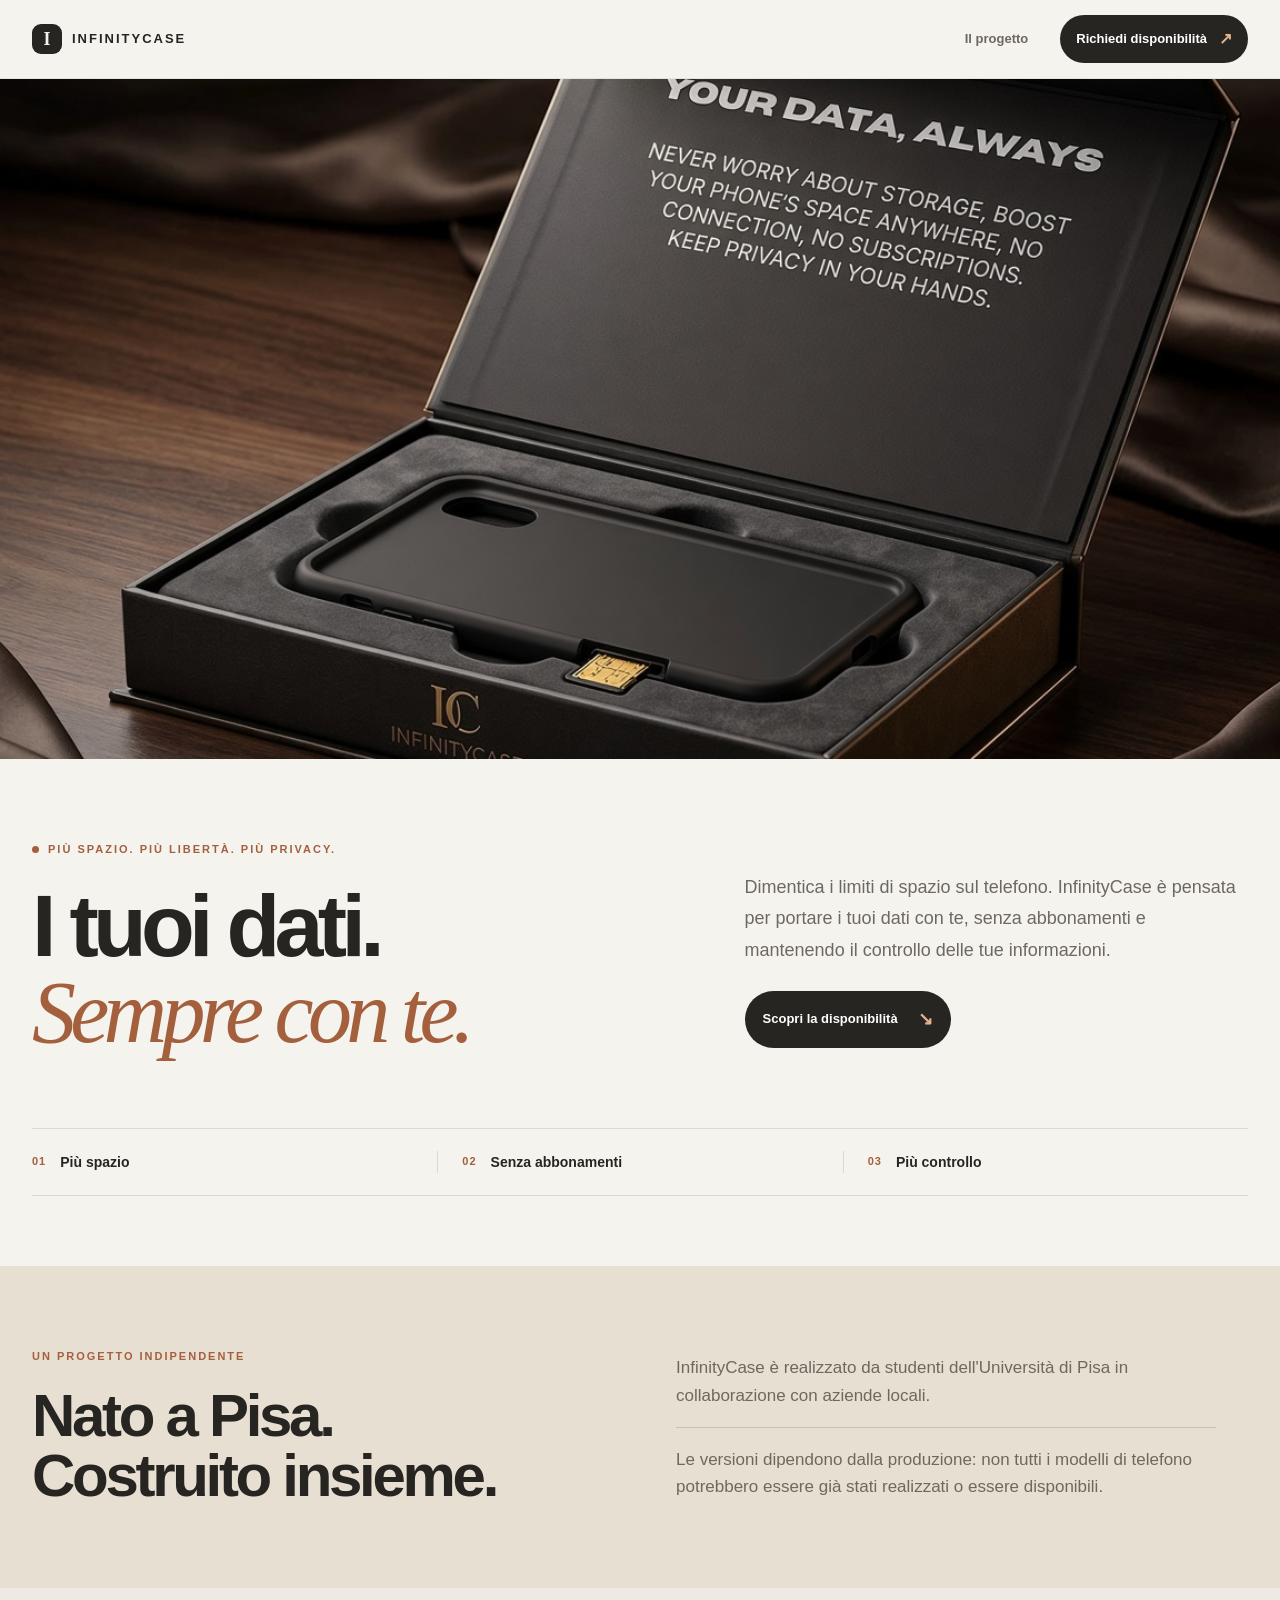
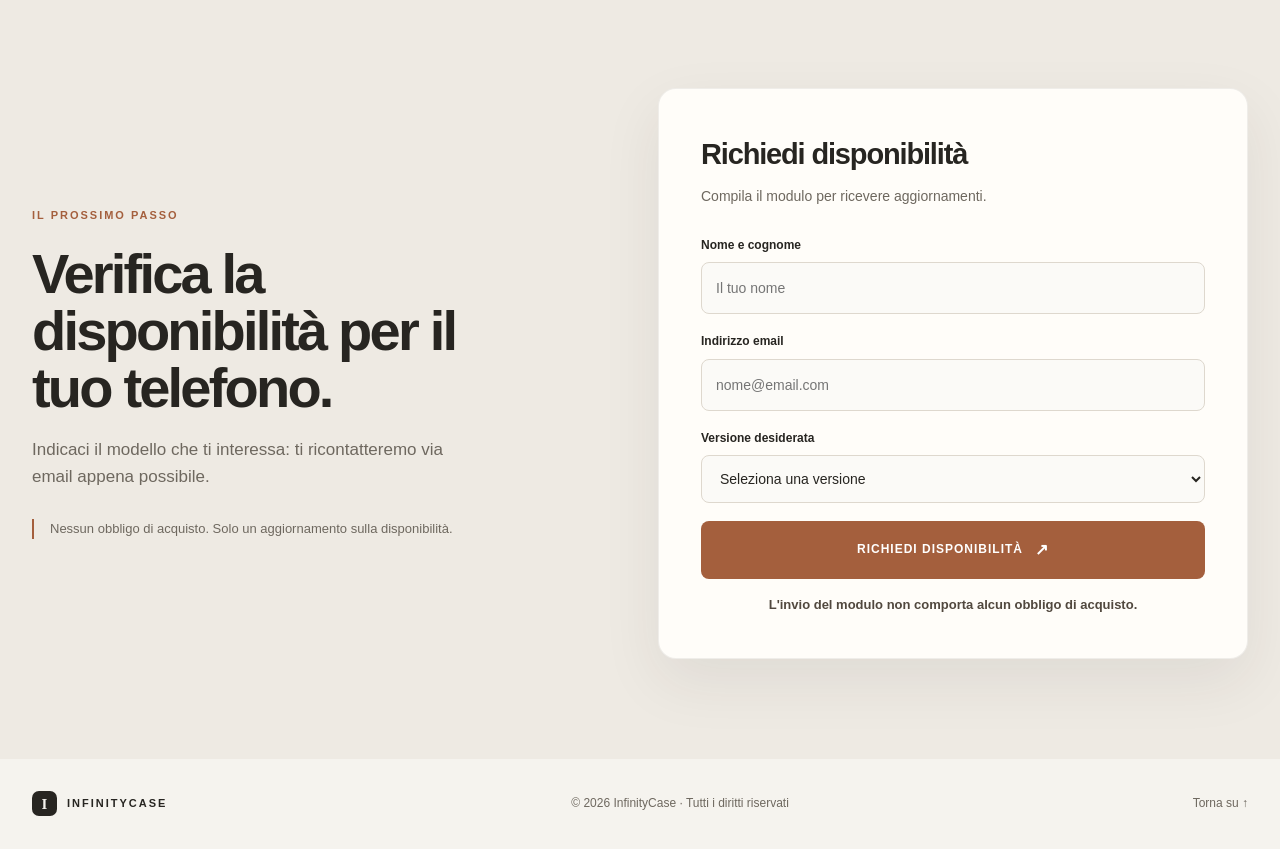
==== index.html @ a7e9bd8b "1 prova" ====
<!DOCTYPE html>
<html lang="it">
<head>
  <meta charset="UTF-8">
  <meta name="viewport" content="width=device-width, initial-scale=1">
  <meta name="description" content="InfinityCase: i tuoi dati, sempre con te. Richiedi la disponibilità della versione che desideri.">
  <title>InfinityCase — Your data, always</title>
  <link rel="stylesheet" href="styles.css">
  <script src="animations.js" defer></script>
</head>
<body>
  <header class="site-header">
    <div class="header-inner">
      <a class="brand" href="#top" aria-label="InfinityCase, pagina iniziale">
        <span class="brand-mark" aria-hidden="true">I</span>
        <span>INFINITYCASE</span>
      </a>
      <nav class="main-nav" aria-label="Navigazione principale">
        <a href="#progetto">Il progetto</a>
        <a class="nav-cta" href="#disponibilita">
          Richiedi disponibilità <span aria-hidden="true">↗</span>
        </a>
      </nav>
    </div>
  </header>

  <main id="top">
    <img class="hero-image" src="infinitycase-product.jpeg"
         alt="Confezione InfinityCase aperta con custodia bianca per smartphone">

    <section class="hero">
      <div class="hero-grid">
        <div class="hero-heading">
          <p class="eyebrow"><span class="eyebrow-dot"></span>Più spazio. Più libertà. Più privacy.</p>
          <h1>I tuoi dati.<br><span>Sempre con te.</span></h1>
        </div>
        <div class="hero-details">
          <p class="intro">
            Dimentica i limiti di spazio sul telefono. InfinityCase è pensata
            per portare i tuoi dati con te, senza abbonamenti e mantenendo
            il controllo delle tue informazioni.
          </p>
          <a class="primary-link" href="#disponibilita">
            Scopri la disponibilità <span aria-hidden="true">↘</span>
          </a>
        </div>
        <ul class="feature-list" aria-label="Caratteristiche di InfinityCase">
          <li><span>01</span>Più spazio</li>
          <li><span>02</span>Senza abbonamenti</li>
          <li><span>03</span>Più controllo</li>
        </ul>
      </div>
    </section>

    <section class="project-note" id="progetto" aria-labelledby="project-note-title">
      <div class="project-note-content">
        <div class="project-heading">
          <p class="eyebrow">Un progetto indipendente</p>
          <h2 id="project-note-title">Nato a Pisa.<br>Costruito insieme.</h2>
        </div>
        <div class="project-description">
          <p>
            InfinityCase è realizzato da studenti dell'Università di Pisa in collaborazione
            con aziende locali.
          </p>
          <p class="availability-note">
            Le versioni dipendono dalla produzione: non tutti i modelli di telefono
            potrebbero essere già stati realizzati o essere disponibili.
          </p>
        </div>
      </div>
    </section>

    <section class="request" id="disponibilita">
      <div class="request-inner">
        <div class="request-copy">
          <p class="eyebrow">Il prossimo passo</p>
          <h2>Verifica la disponibilità per il tuo telefono.</h2>
          <p>Indicaci il modello che ti interessa: ti ricontatteremo via email appena possibile.</p>
          <p class="request-assurance">Nessun obbligo di acquisto. Solo un aggiornamento sulla disponibilità.</p>
        </div>

        <div class="form-wrap">
          <h2>Richiedi disponibilità</h2>
          <p class="form-intro">Compila il modulo per ricevere aggiornamenti.</p>

          <form name="richiesta-disponibilita" method="POST" data-netlify="true"
                action="grazie.html">
            <input type="hidden" name="form-name" value="richiesta-disponibilita">

            <div class="field">
              <label for="nome">Nome e cognome</label>
              <input id="nome" name="nome" type="text" autocomplete="name"
                     placeholder="Il tuo nome" required>
            </div>

            <div class="field">
              <label for="email">Indirizzo email</label>
              <input id="email" name="email" type="email" autocomplete="email"
                     placeholder="nome@email.com"
                     pattern="[^@\s]+@[^@\s]+\.[^@\s]+"
                     title="Inserisci un indirizzo email valido, ad esempio nome@dominio.it"
                     required>
            </div>

            <div class="field">
              <label for="versione">Versione desiderata</label>
              <select id="versione" name="versione" required>
                <option value="" selected disabled>Seleziona una versione</option>
                <option value="iPhone - versione da definire">iPhone — versione da definire</option>
                <option value="Samsung - versione da definire">Samsung — versione da definire</option>
                <option value="Altro modello">Altro modello</option>
              </select>
            </div>

            <button type="submit">RICHIEDI DISPONIBILITÀ <span aria-hidden="true">↗</span></button>
            <p class="privacy">L'invio del modulo non comporta alcun obbligo di acquisto.</p>
          </form>
        </div>
      </div>
    </section>
  </main>

  <footer class="site-footer">
    <a class="brand footer-brand" href="#top">
      <span class="brand-mark" aria-hidden="true">I</span>
      <span>INFINITYCASE</span>
    </a>
    <p>© 2026 InfinityCase · Tutti i diritti riservati</p>
    <a href="#top" class="back-to-top">Torna su ↑</a>
  </footer>
</body>
</html>
---- styles.css ----
:root {
  color-scheme: light;
  --paper: #f5f3ee;
  --surface: #fffdf9;
  --ink: #272521;
  --muted: #6e685f;
  --line: #ded8ce;
  --sand: #e8dfd3;
  --accent: #a45f3d;
  --accent-dark: #80462e;
}
* { box-sizing: border-box; margin: 0; padding: 0; }
html { scroll-behavior: smooth; }
section[id] { scroll-margin-top: 96px; }
body {
  margin: 0; background: var(--paper); color: var(--ink);
  font-family: Inter, "Segoe UI", Arial, sans-serif; line-height: 1.6;
}
a { color: inherit; text-decoration: none; }
a:focus-visible, button:focus-visible, input:focus-visible, select:focus-visible {
  outline: 3px solid rgba(164,95,61,.38); outline-offset: 3px;
}
.site-header {
  position: sticky; top: 0; z-index: 10;
  border-bottom: 1px solid rgba(39,37,33,.08);
  background: rgba(245,243,238,.94); backdrop-filter: blur(14px);
}
.header-inner {
  max-width: 1280px; height: 78px; margin: auto; padding: 0 32px;
  display: flex; align-items: center; justify-content: space-between;
}
.brand { display: inline-flex; align-items: center; gap: 10px; font-size: 13px; font-weight: 800; letter-spacing: 2px; }
.brand-mark {
  width: 30px; height: 30px; display: grid; place-items: center;
  border-radius: 9px; background: var(--ink); color: var(--paper);
  font-family: Georgia, serif; font-size: 18px; font-weight: 700; letter-spacing: 0;
}
.main-nav { display: flex; align-items: center; gap: 32px; font-size: 13px; font-weight: 650; }
.main-nav > a:first-child { color: var(--muted); transition: color .2s; }
.main-nav > a:first-child:hover { color: var(--accent); }
.nav-cta {
  display: inline-flex; align-items: center; gap: 12px; padding: 11px 16px;
  border-radius: 999px; background: var(--ink); color: white;
  transition: background .2s, transform .2s;
}
.nav-cta span { color: #e6b28f; font-size: 16px; }
.nav-cta:hover { background: var(--accent-dark); transform: translateY(-1px); }

.hero-image {
  display: block; width: 100%; max-height: 680px;
  object-fit: cover; object-position: center;
}
.hero { max-width: 1280px; margin: auto; padding: 82px 32px 70px; }
.hero-grid { display: grid; grid-template-columns: 1.1fr .9fr; gap: 64px 8%; align-items: center; }
.eyebrow {
  display: flex; align-items: center; gap: 9px; color: var(--accent);
  font-size: 11px; font-weight: 750; letter-spacing: 2px; text-transform: uppercase;
}
.eyebrow-dot { width: 7px; height: 7px; border-radius: 50%; background: var(--accent); }
.hero h1 {
  margin-top: 24px; font-size: clamp(52px, 7vw, 88px); font-weight: 600;
  line-height: .98; letter-spacing: -.065em;
}
.hero h1 span { color: var(--accent); font-family: Georgia, "Times New Roman", serif; font-weight: 400; font-style: italic; }
.hero-details { align-self: end; padding: 0 0 8px; }
.intro { max-width: 510px; color: var(--muted); font-size: 18px; line-height: 1.75; }
.primary-link {
  display: inline-flex; align-items: center; gap: 20px; margin-top: 25px;
  padding: 14px 18px; border-radius: 999px; background: var(--ink); color: white;
  font-size: 13px; font-weight: 700; transition: background .2s, transform .2s;
}
.primary-link span { color: #e6b28f; font-size: 18px; }
.primary-link:hover { background: var(--accent-dark); transform: translateY(-2px); }
.feature-list {
  grid-column: 1 / -1; display: grid; grid-template-columns: repeat(3, 1fr);
  margin: 8px 0 0; padding: 22px 0; list-style: none;
  border-top: 1px solid var(--line); border-bottom: 1px solid var(--line);
}
.feature-list li { display: flex; align-items: center; gap: 14px; font-size: 14px; font-weight: 650; }
.feature-list li + li { padding-left: 24px; border-left: 1px solid var(--line); }
.feature-list li span { color: var(--accent); font-size: 11px; font-weight: 750; letter-spacing: 1px; }

.project-note { padding: 82px 32px; background: var(--sand); }
.project-note-content {
  max-width: 1216px; margin: auto; display: grid;
  grid-template-columns: 1fr 1fr; gap: 72px; align-items: center;
}
.project-heading h2 {
  margin-top: 20px; font-size: clamp(40px, 5vw, 60px);
  line-height: 1; letter-spacing: -.055em; font-weight: 600;
}
.project-description { max-width: 540px; color: var(--muted); font-size: 17px; }
.project-description p + p { margin-top: 18px; }
.availability-note { padding-top: 18px; border-top: 1px solid rgba(39,37,33,.16); }

.request { padding: 100px 32px; background: #eeeae3; }
.request-inner {
  max-width: 1216px; margin: auto; display: grid;
  grid-template-columns: .9fr 1.1fr; gap: 80px; align-items: center;
}
.request-copy h2 { max-width: 500px; margin: 20px 0; font-size: clamp(38px, 4.5vw, 56px); line-height: 1.02; letter-spacing: -.05em; }
.request-copy > p:not(.eyebrow):not(.request-assurance) { max-width: 430px; color: var(--muted); font-size: 17px; }
.request-assurance { max-width: 430px; margin-top: 28px; padding-left: 16px; border-left: 2px solid var(--accent); color: var(--muted); font-size: 13px; }
.form-wrap {
  width: 100%; max-width: 590px; justify-self: end; padding: 42px;
  border: 1px solid rgba(39,37,33,.07); border-radius: 18px;
  background: var(--surface); box-shadow: 0 22px 60px rgba(54,44,32,.08);
}
.form-wrap h2 { font-size: 29px; letter-spacing: -.04em; }
.form-intro { margin: 8px 0 28px; color: var(--muted); font-size: 14px; }
.field { margin-bottom: 18px; }
label { display: block; margin-bottom: 7px; font-size: 12px; font-weight: 700; }
input, select {
  width: 100%; padding: 14px; border: 1px solid var(--line); border-radius: 8px;
  background: #fbfaf7; color: var(--ink); font: inherit; font-size: 14px;
  outline: none; transition: border-color .2s, box-shadow .2s;
}
input:focus, select:focus { border-color: var(--accent); box-shadow: 0 0 0 3px rgba(164,95,61,.12); }
button {
  width: 100%; display: flex; justify-content: center; align-items: center; gap: 12px;
  padding: 16px; border: 0; border-radius: 8px; background: var(--accent);
  color: white; font: inherit; font-size: 12px; font-weight: 750; letter-spacing: 1px;
  cursor: pointer; transition: background .2s, transform .2s;
}
button span { font-size: 16px; }
button:hover { background: var(--accent-dark); transform: translateY(-2px); }
.privacy { margin-top: 16px; color: #51483e; font-size: 13px; font-weight: 700; text-align: center; }

.site-footer {
  min-height: 90px; max-width: 1280px; margin: auto; padding: 22px 32px;
  display: flex; align-items: center; justify-content: space-between; gap: 20px;
}
.site-footer p, .back-to-top { color: var(--muted); font-size: 12px; }
.footer-brand { font-size: 11px; }
.footer-brand .brand-mark { width: 25px; height: 25px; border-radius: 7px; font-size: 15px; }
.back-to-top { transition: color .2s; }
.back-to-top:hover { color: var(--accent); }

.motion-reveal {
  opacity: 0; transform: translateY(24px);
  transition: opacity .75s ease, transform .75s ease;
}
.motion-reveal.is-visible { opacity: 1; transform: translateY(0); }
.hero-heading > .motion-reveal:nth-child(1) { transition-delay: .1s; }
.hero-heading > .motion-reveal:nth-child(2) { transition-delay: .22s; }
.hero-details > .motion-reveal:nth-child(2) { transition-delay: .14s; }

@media (max-width: 900px) {
  .hero { padding: 64px 28px 56px; }
  .hero-grid { grid-template-columns: 1fr; gap: 28px; }
  .hero-details { max-width: 600px; }
  .feature-list { margin-top: 12px; }
  .project-note-content { gap: 40px; }
  .request-inner { grid-template-columns: 1fr; gap: 42px; }
  .form-wrap { justify-self: start; max-width: 680px; }
}
@media (max-width: 600px) {
  .header-inner { height: 68px; padding: 0 18px; }
  .brand { gap: 8px; font-size: 11px; letter-spacing: 1.5px; }
  .brand-mark { width: 27px; height: 27px; }
  .main-nav { gap: 12px; font-size: 12px; }
  .main-nav > a:first-child { display: none; }
  .nav-cta { gap: 7px; padding: 10px 12px; }
  .hero-image { max-height: 440px; }
  .hero { padding: 48px 20px 44px; }
  .hero-grid { gap: 26px; }
  .hero h1 { margin-top: 18px; font-size: clamp(46px, 13vw, 68px); }
  .intro { font-size: 16px; }
  .feature-list { gap: 10px; padding: 18px 0; }
  .feature-list li { display: block; font-size: 12px; line-height: 1.4; }
  .feature-list li span { display: block; margin-bottom: 5px; }
  .feature-list li + li { padding-left: 10px; }
  .project-note { padding: 58px 20px; }
  .project-note-content { grid-template-columns: 1fr; gap: 25px; }
  .project-heading h2 { margin-top: 14px; font-size: 42px; }
  .project-description { font-size: 15px; }
  .request { padding: 68px 20px; }
  .request-inner { gap: 32px; }
  .request-copy h2 { font-size: 40px; }
  .form-wrap { padding: 28px 22px; border-radius: 14px; }
  .form-wrap h2 { font-size: 25px; }
  .site-footer { padding: 24px 20px; flex-wrap: wrap; }
  .site-footer p { order: 1; width: 100%; }
}

@media (prefers-reduced-motion: reduce) {
  *, *::before, *::after {
    animation: none !important;
    scroll-behavior: auto !important;
    transition: none !important;
  }
  .motion-reveal { opacity: 1; transform: none; }
}

.thank-you {
  min-height: 100vh; display: grid; place-items: center; padding: 24px;
  background: radial-gradient(circle at top right, #e8dfd3, var(--paper) 48%);
}
.thank-you main {
  width: min(100%, 560px); padding: 60px; border: 1px solid rgba(39,37,33,.08);
  border-radius: 20px; background: var(--surface); text-align: center;
  box-shadow: 0 24px 70px rgba(54,44,32,.1);
}
.thank-you-mark {
  width: 56px; height: 56px; margin: 0 auto 24px; display: grid; place-items: center;
  border-radius: 50%; background: #e6eee4; color: #3e6b46; font-size: 26px;
}
.thank-you .eyebrow { justify-content: center; }
.thank-you h1 { margin: 16px 0; font-size: 54px; letter-spacing: -.06em; }
.thank-you main > p:not(.eyebrow) { margin-top: 16px; color: var(--muted); }
.thank-you .primary-link { margin-top: 28px; }
@media (max-width: 600px) {
  .thank-you main { padding: 42px 25px; }
}
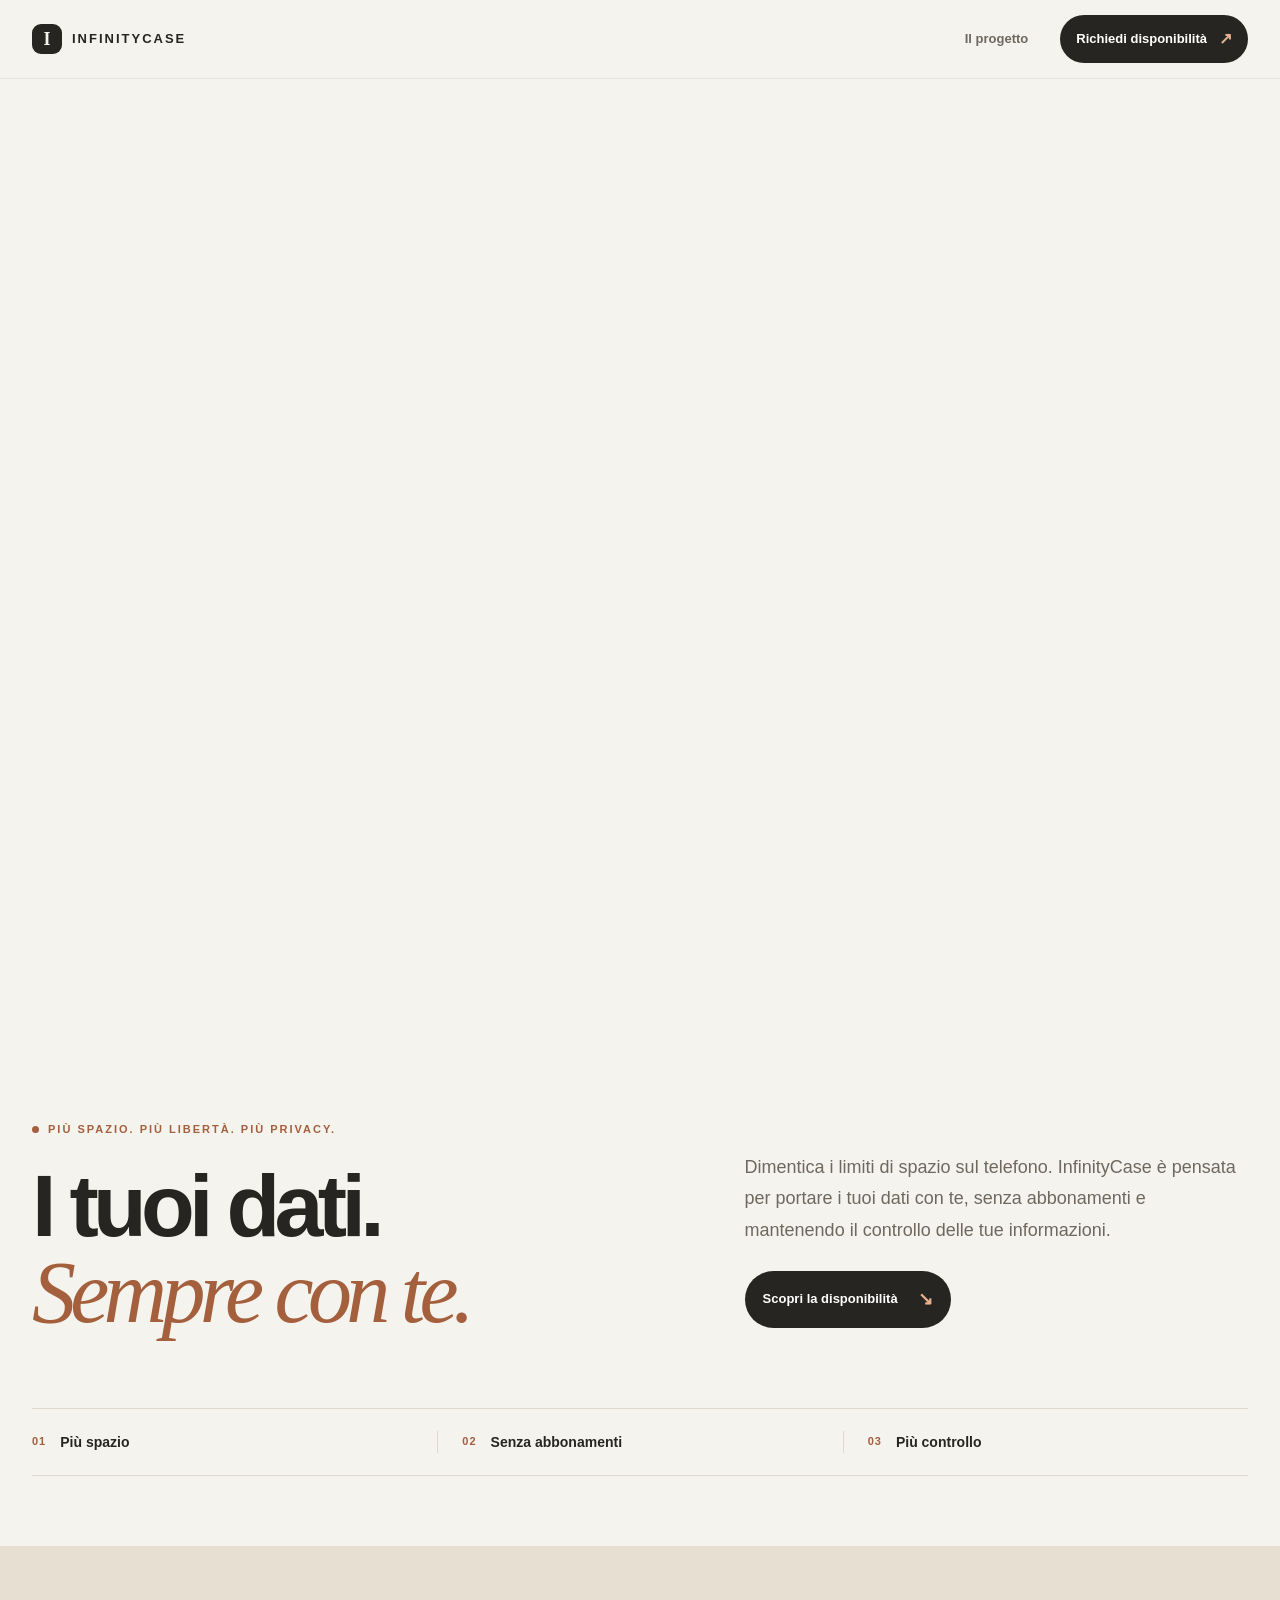
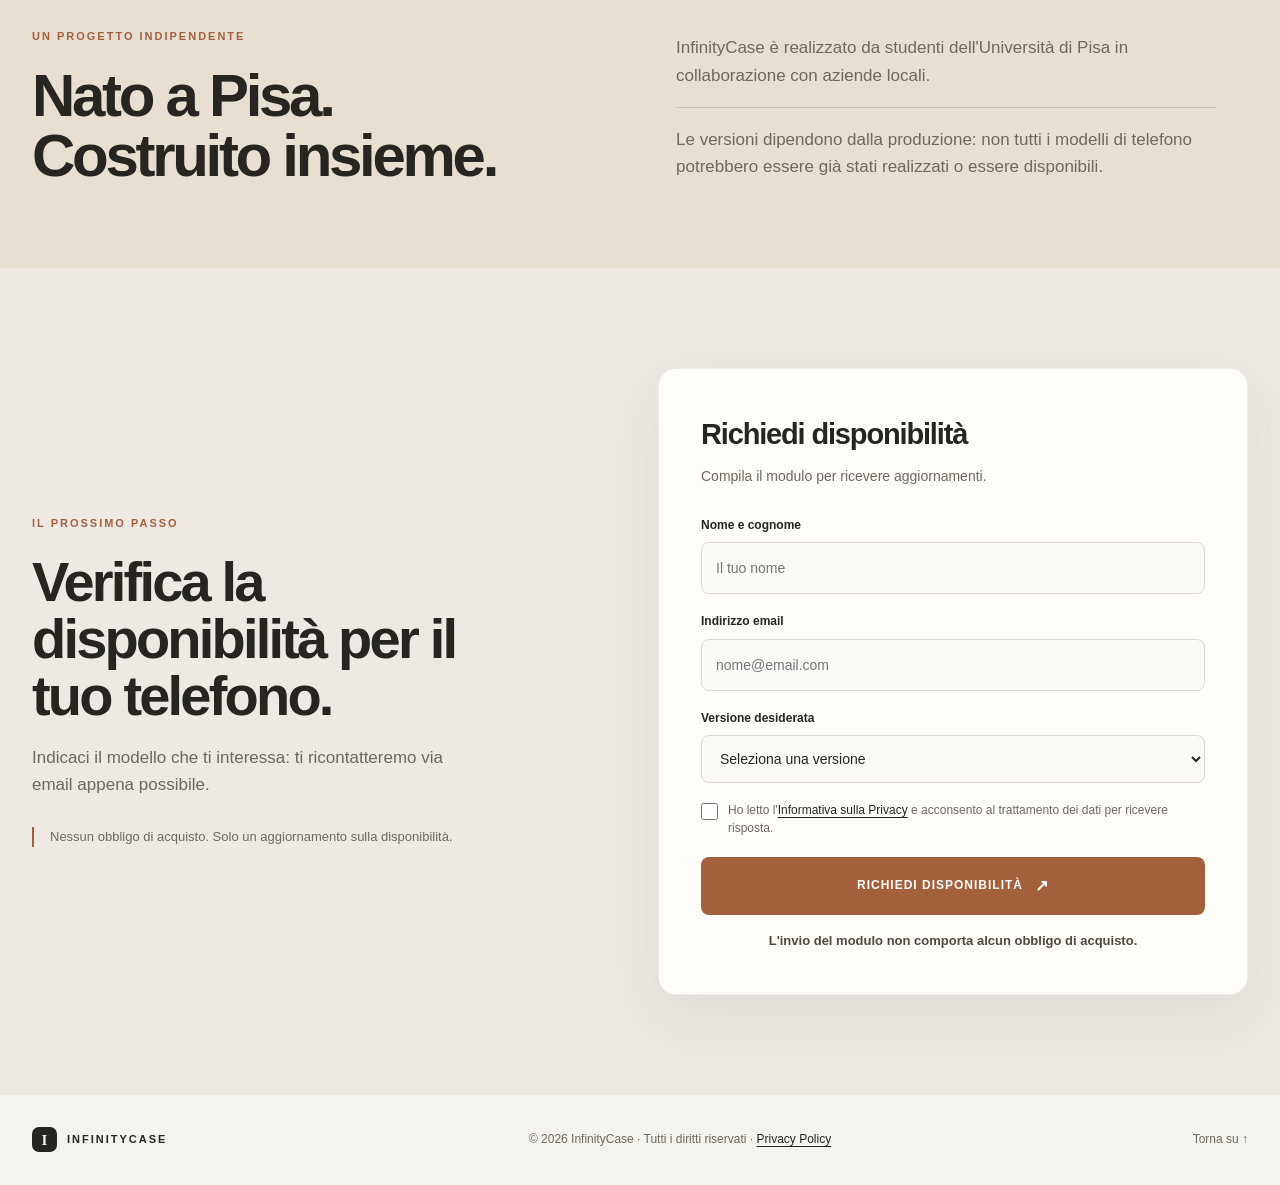
==== commit 8c73b7b9: "aggiornato per la privacy" ====
--- a/index.html
+++ b/index.html
@@ -113,6 +113,13 @@
               </select>
             </div>
 
+            <div class="checkbox-field">
+              <input id="privacy" name="privacy" type="checkbox" required>
+              <label for="privacy">
+                Ho letto l'<a href="privacy.html" target="_blank">Informativa sulla Privacy</a> e acconsento al trattamento dei dati per ricevere risposta.
+              </label>
+            </div>
+
             <button type="submit">RICHIEDI DISPONIBILITÀ <span aria-hidden="true">↗</span></button>
             <p class="privacy">L'invio del modulo non comporta alcun obbligo di acquisto.</p>
           </form>
@@ -126,7 +133,7 @@
       <span class="brand-mark" aria-hidden="true">I</span>
       <span>INFINITYCASE</span>
     </a>
-    <p>© 2026 InfinityCase · Tutti i diritti riservati</p>
+    <p>© 2026 InfinityCase · Tutti i diritti riservati · <a href="privacy.html" class="footer-link">Privacy Policy</a></p>
     <a href="#top" class="back-to-top">Torna su ↑</a>
   </footer>
 </body>
--- a/styles.css
+++ b/styles.css
@@ -47,8 +47,7 @@
 .nav-cta:hover { background: var(--accent-dark); transform: translateY(-1px); }
 
 .hero-image {
-  display: block; width: 100%; max-height: 680px;
-  object-fit: cover; object-position: center;
+  display: block; width: 100%; height: auto;
 }
 .hero { max-width: 1280px; margin: auto; padding: 82px 32px 70px; }
 .hero-grid { display: grid; grid-template-columns: 1.1fr .9fr; gap: 64px 8%; align-items: center; }
@@ -161,7 +160,6 @@
   .main-nav { gap: 12px; font-size: 12px; }
   .main-nav > a:first-child { display: none; }
   .nav-cta { gap: 7px; padding: 10px 12px; }
-  .hero-image { max-height: 440px; }
   .hero { padding: 48px 20px 44px; }
   .hero-grid { gap: 26px; }
   .hero h1 { margin-top: 18px; font-size: clamp(46px, 13vw, 68px); }
@@ -212,3 +210,23 @@
 @media (max-width: 600px) {
   .thank-you main { padding: 42px 25px; }
 }
+
+.checkbox-field {
+  display: flex; align-items: flex-start; gap: 10px;
+  margin: 18px 0 20px;
+}
+.checkbox-field input[type="checkbox"] {
+  width: 17px; height: 17px; min-width: 17px; margin-top: 2px; padding: 0;
+  accent-color: var(--accent); cursor: pointer;
+}
+.checkbox-field label {
+  margin: 0; font-size: 12px; font-weight: 500; line-height: 1.5;
+  color: var(--muted); cursor: pointer;
+}
+.checkbox-field label a, .footer-link {
+  color: var(--ink); text-decoration: underline; text-underline-offset: 3px;
+  transition: color .2s;
+}
+.checkbox-field label a:hover, .footer-link:hover {
+  color: var(--accent);
+}
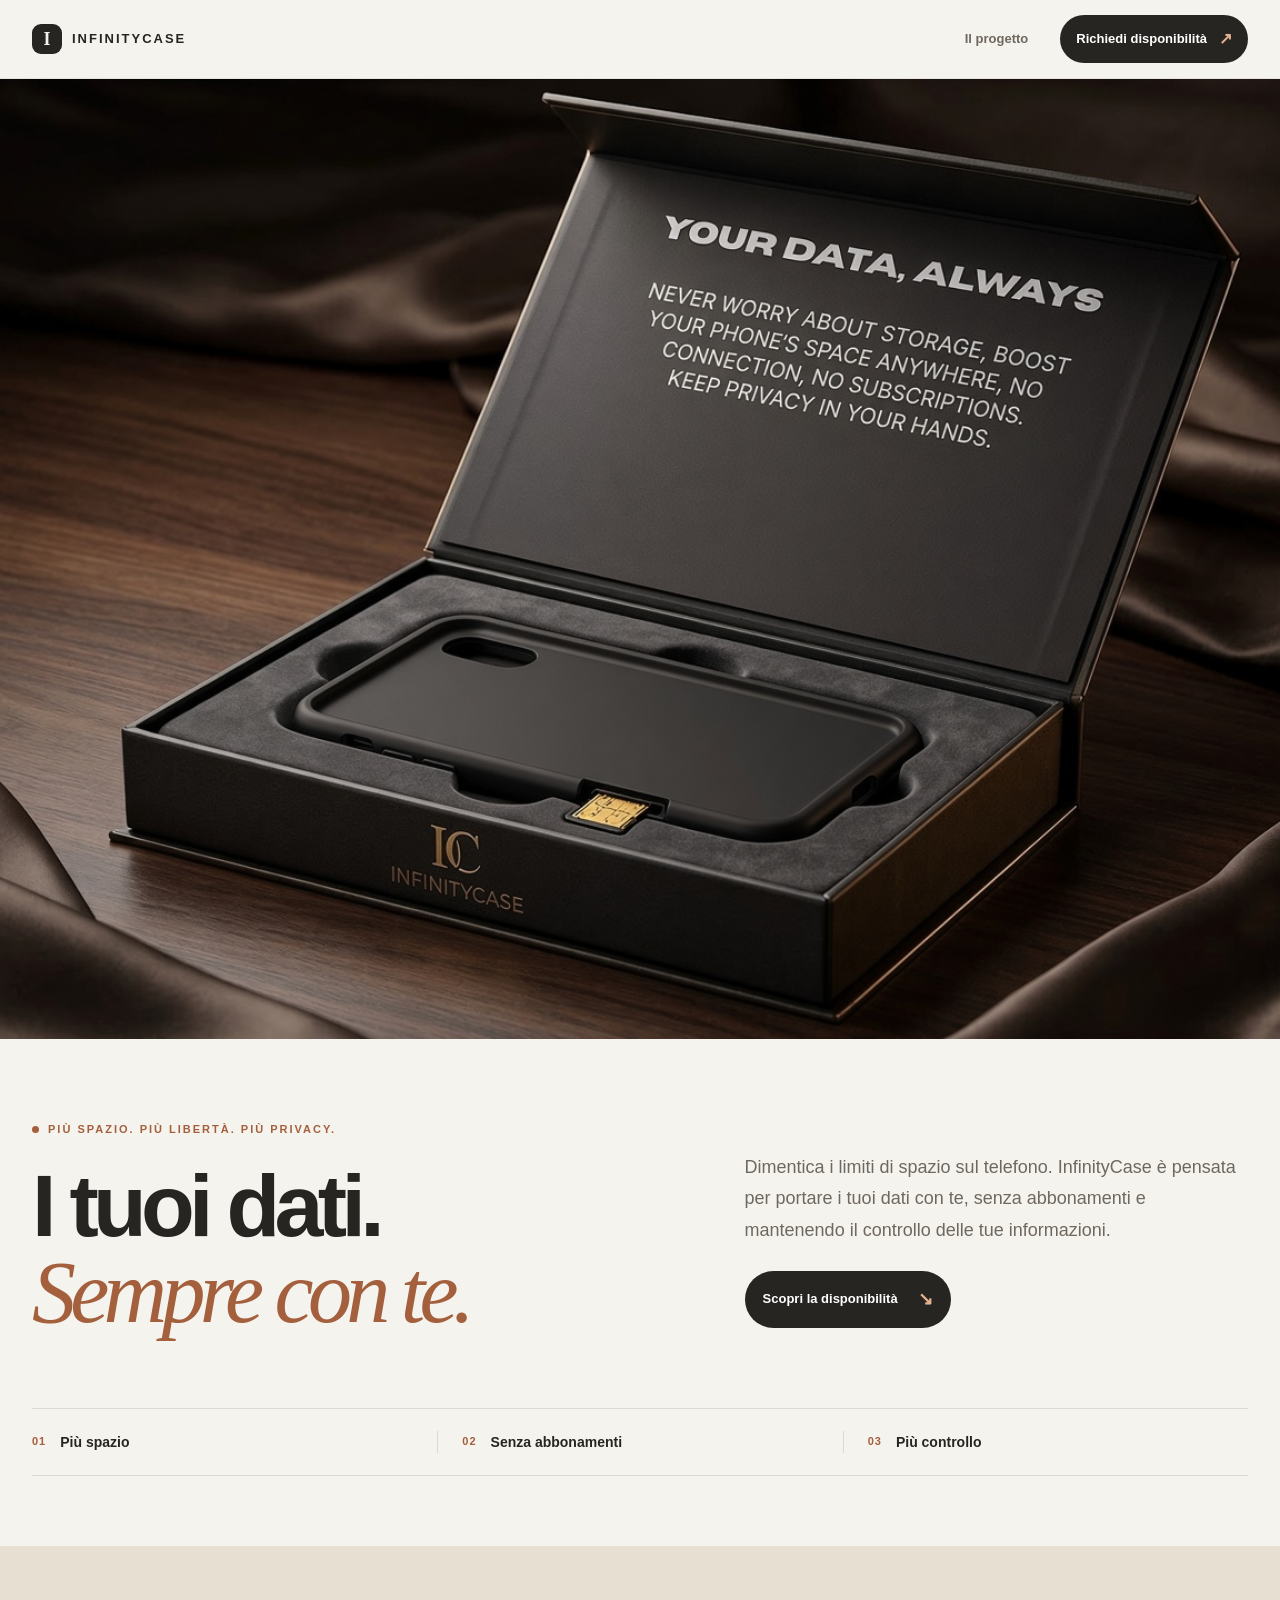
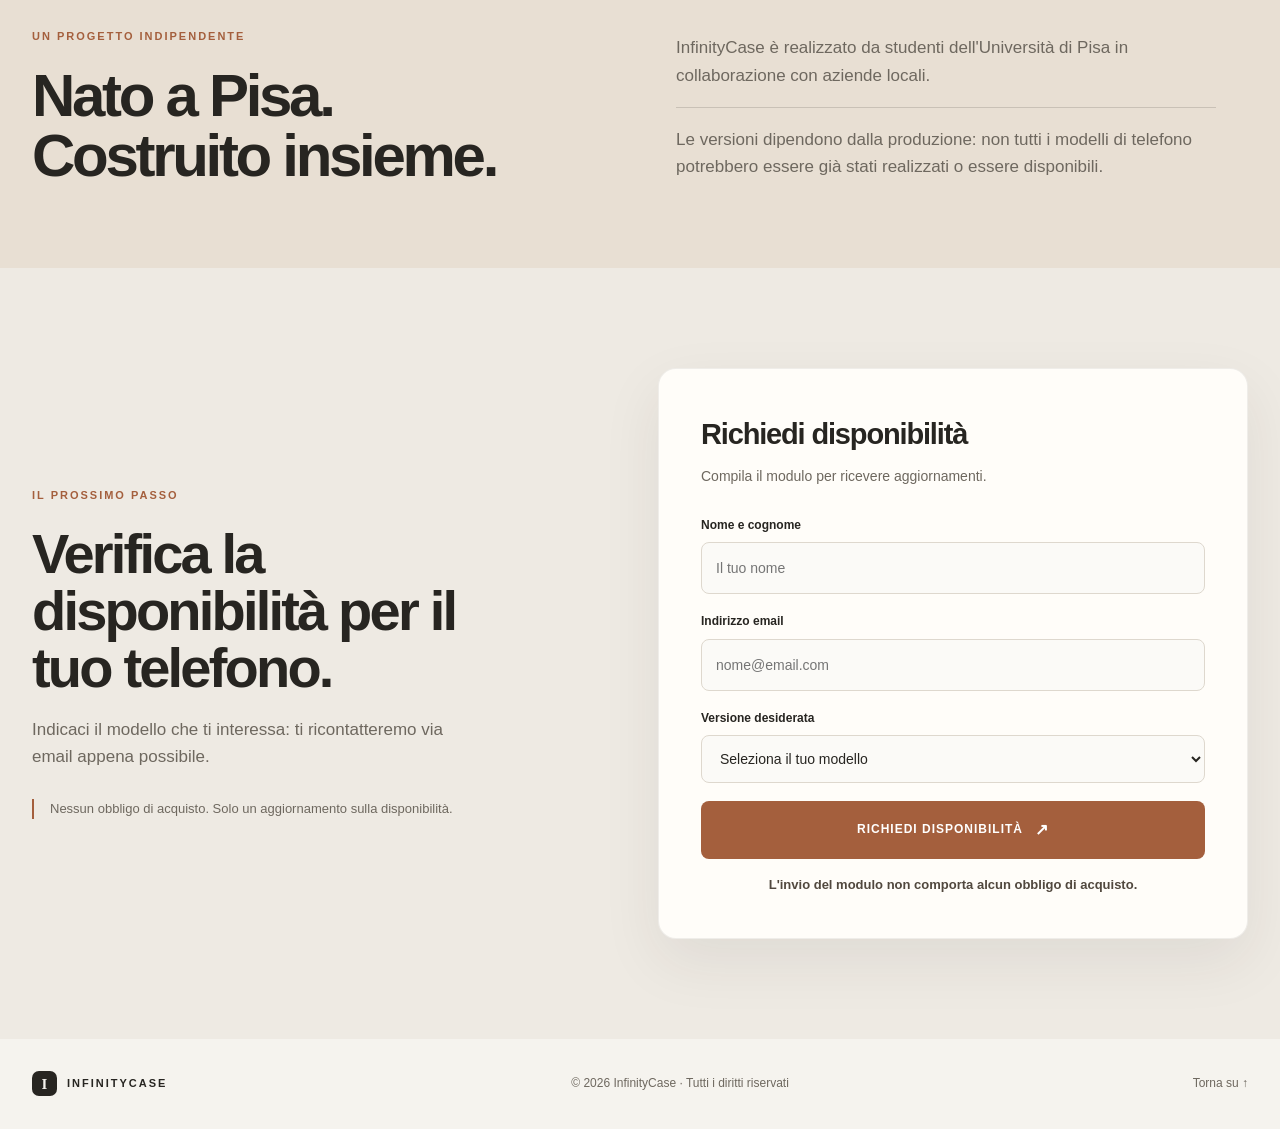
==== commit c195d7e2: "aggiunti modelli cover. modificata page grazie" ====
--- a/index.html
+++ b/index.html
@@ -85,18 +85,22 @@
           <p class="form-intro">Compila il modulo per ricevere aggiornamenti.</p>
 
           <form name="richiesta-disponibilita" method="POST" data-netlify="true"
-                action="grazie.html">
+                action="grazie.html" netlify-honeypot="bot-field" onsubmit="sessionStorage.setItem('versione_scelta', document.getElementById('versione').value)">
             <input type="hidden" name="form-name" value="richiesta-disponibilita">
+
+            <p hidden>
+              <label>compilare questo campo: <input name="bot-field"> </label>
+            </p>
 
             <div class="field">
               <label for="nome">Nome e cognome</label>
-              <input id="nome" name="nome" type="text" autocomplete="name"
+              <input id="nome" type="text" autocomplete="name"
                      placeholder="Il tuo nome" required>
             </div>
 
             <div class="field">
               <label for="email">Indirizzo email</label>
-              <input id="email" name="email" type="email" autocomplete="email"
+              <input id="email" type="email" autocomplete="email"
                      placeholder="nome@email.com"
                      pattern="[^@\s]+@[^@\s]+\.[^@\s]+"
                      title="Inserisci un indirizzo email valido, ad esempio nome@dominio.it"
@@ -106,23 +110,29 @@
             <div class="field">
               <label for="versione">Versione desiderata</label>
               <select id="versione" name="versione" required>
-                <option value="" selected disabled>Seleziona una versione</option>
-                <option value="iPhone - versione da definire">iPhone — versione da definire</option>
-                <option value="Samsung - versione da definire">Samsung — versione da definire</option>
+                <option value="" selected disabled>Seleziona il tuo modello</option>
+                <option value="iPhone 17 / 17 Pro / 17 Pro Max">iPhone 17 / 17 Pro / 17 Pro Max</option>
+                <option value="iPhone 16 / 16 Plus / 16 Pro / 16 Pro Max">iPhone 16 / 16 Plus / 16 Pro / 16 Pro Max</option>
+                <option value="iPhone 15 / 15 Plus / 15 Pro / 15 Pro Max">iPhone 15 / 15 Plus / 15 Pro / 15 Pro Max</option>
+                <option value="iPhone 14 / 14 Plus / 14 Pro / 14 Pro Max">iPhone 14 / 14 Plus / 14 Pro / 14 Pro Max</option>
+                <option value="iPhone 13 / 13 Mini / 13 Pro / 13 Pro Max">iPhone 13 / 13 Mini / 13 Pro / 13 Pro Max</option>
+                <option value="Samsung Galaxy S26 / S26+ / S26 Ultra">Samsung Galaxy S26 / S26+ / S26 Ultra</option>
+                <option value="Samsung Galaxy S25 / S25+ / S25 Ultra">Samsung Galaxy S25 / S25+ / S25 Ultra</option>
+                <option value="Samsung Galaxy S24 / S24+ / S24 Ultra">Samsung Galaxy S24 / S24+ / S24 Ultra</option>
+                <option value="Samsung Galaxy S23 / S23+ / S23 Ultra">Samsung Galaxy S23 / S23+ / S23 Ultra</option>
+                <option value="Samsung Galaxy Z Flip / Z Fold">Samsung Galaxy Z Flip / Z Fold</option>
+                <option value="Google Pixel 10 / 10 Pro">Google Pixel 10 / 10 Pro</option>
+                <option value="Google Pixel 9 / 9 Pro / 9a">Google Pixel 9 / 9 Pro / 9a</option>
+                <option value="Xiaomi 15 / 15 Ultra">Xiaomi 15 / 15 Ultra</option>
+                <option value="Xiaomi 14 / 14T / 14T Pro">Xiaomi 14 / 14T / 14T Pro</option>
                 <option value="Altro modello">Altro modello</option>
               </select>
-            </div>
-
-            <div class="checkbox-field">
-              <input id="privacy" name="privacy" type="checkbox" required>
-              <label for="privacy">
-                Ho letto l'<a href="privacy.html" target="_blank">Informativa sulla Privacy</a> e acconsento al trattamento dei dati per ricevere risposta.
-              </label>
             </div>
 
             <button type="submit">RICHIEDI DISPONIBILITÀ <span aria-hidden="true">↗</span></button>
             <p class="privacy">L'invio del modulo non comporta alcun obbligo di acquisto.</p>
           </form>
+
         </div>
       </div>
     </section>
@@ -133,7 +143,7 @@
       <span class="brand-mark" aria-hidden="true">I</span>
       <span>INFINITYCASE</span>
     </a>
-    <p>© 2026 InfinityCase · Tutti i diritti riservati · <a href="privacy.html" class="footer-link">Privacy Policy</a></p>
+    <p>© 2026 InfinityCase · Tutti i diritti riservati</p>
     <a href="#top" class="back-to-top">Torna su ↑</a>
   </footer>
 </body>
--- a/styles.css
+++ b/styles.css
@@ -201,32 +201,16 @@
 }
 .thank-you-mark {
   width: 56px; height: 56px; margin: 0 auto 24px; display: grid; place-items: center;
-  border-radius: 50%; background: #e6eee4; color: #3e6b46; font-size: 26px;
+  border-radius: 50%; background: #f4e3e1; color: #9d332b; font-size: 26px;
 }
 .thank-you .eyebrow { justify-content: center; }
-.thank-you h1 { margin: 16px 0; font-size: 54px; letter-spacing: -.06em; }
 .thank-you main > p:not(.eyebrow) { margin-top: 16px; color: var(--muted); }
 .thank-you .primary-link { margin-top: 28px; }
+.thank-you-back {
+  display: inline-block; margin-top: 18px; color: var(--muted);
+  font-size: 12px; text-decoration: underline; text-underline-offset: 3px;
+}
+.thank-you-back:hover { color: var(--accent); }
 @media (max-width: 600px) {
   .thank-you main { padding: 42px 25px; }
 }
-
-.checkbox-field {
-  display: flex; align-items: flex-start; gap: 10px;
-  margin: 18px 0 20px;
-}
-.checkbox-field input[type="checkbox"] {
-  width: 17px; height: 17px; min-width: 17px; margin-top: 2px; padding: 0;
-  accent-color: var(--accent); cursor: pointer;
-}
-.checkbox-field label {
-  margin: 0; font-size: 12px; font-weight: 500; line-height: 1.5;
-  color: var(--muted); cursor: pointer;
-}
-.checkbox-field label a, .footer-link {
-  color: var(--ink); text-decoration: underline; text-underline-offset: 3px;
-  transition: color .2s;
-}
-.checkbox-field label a:hover, .footer-link:hover {
-  color: var(--accent);
-}
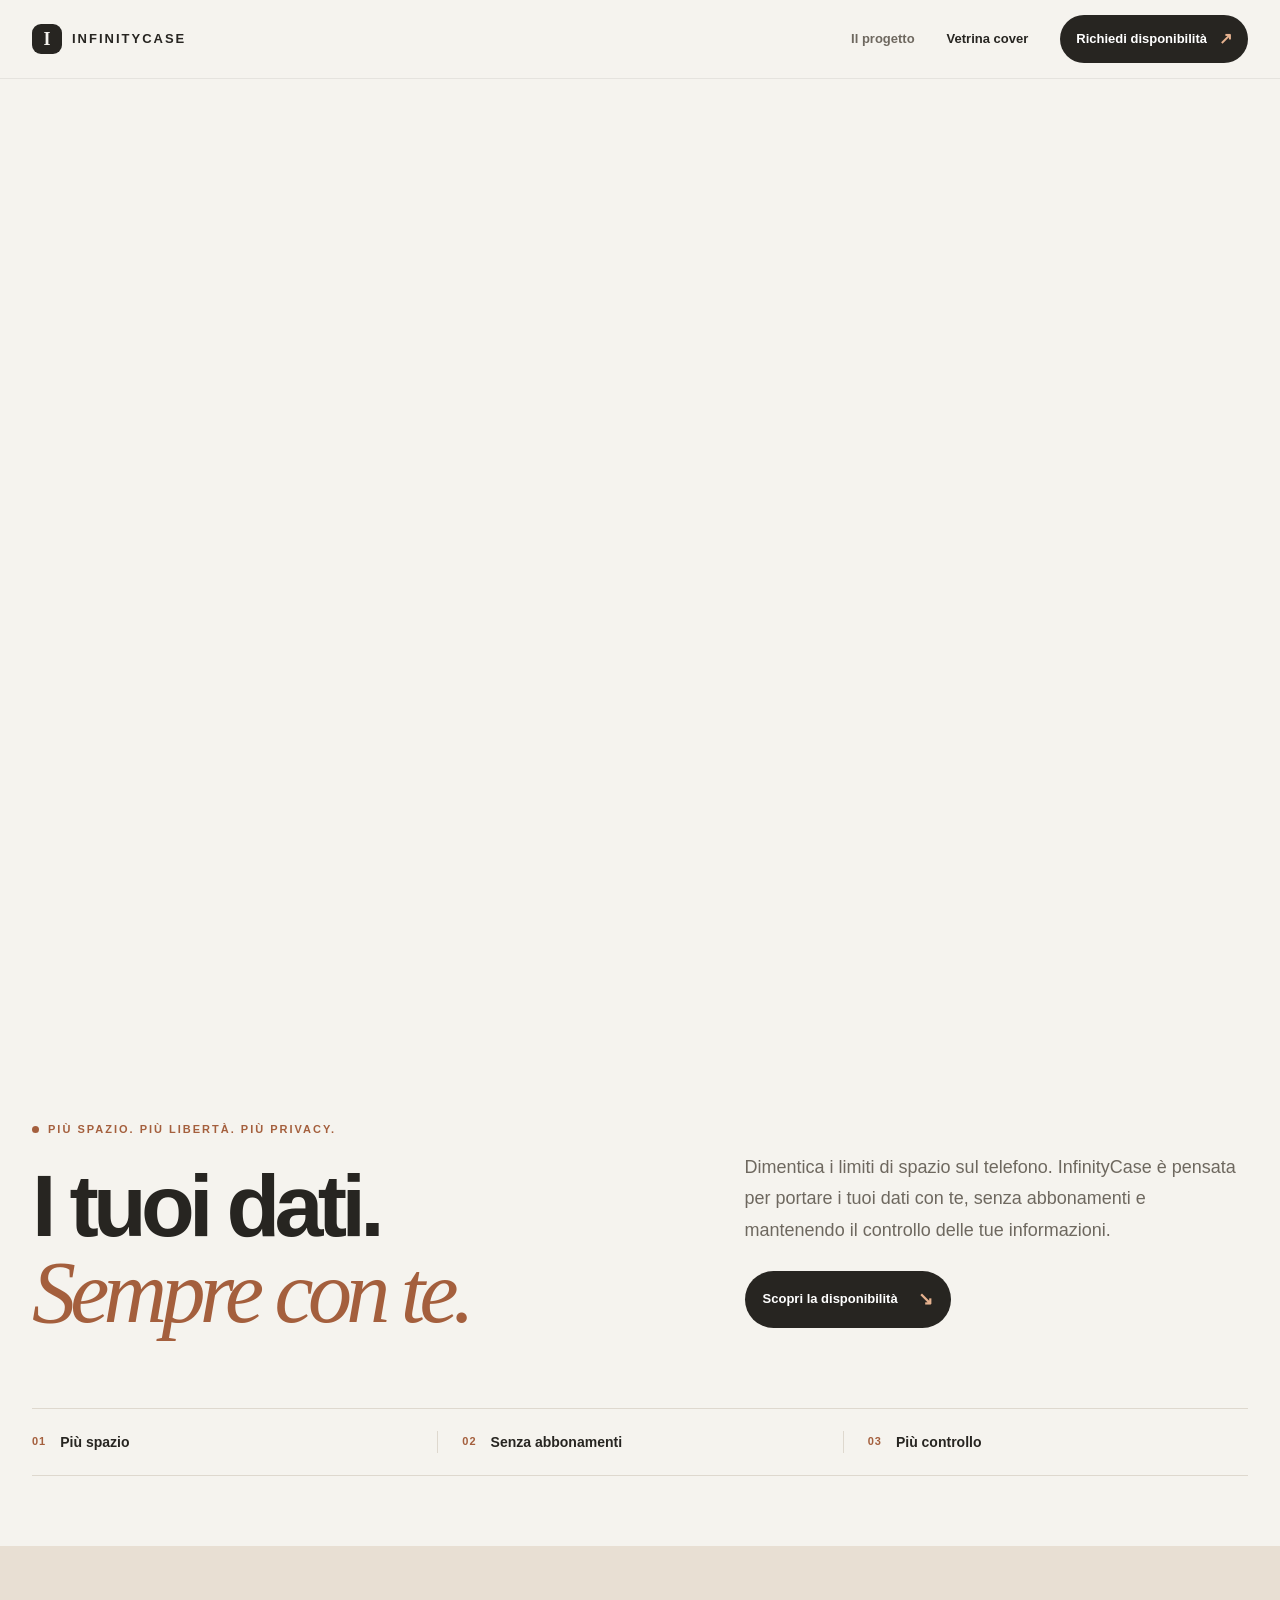
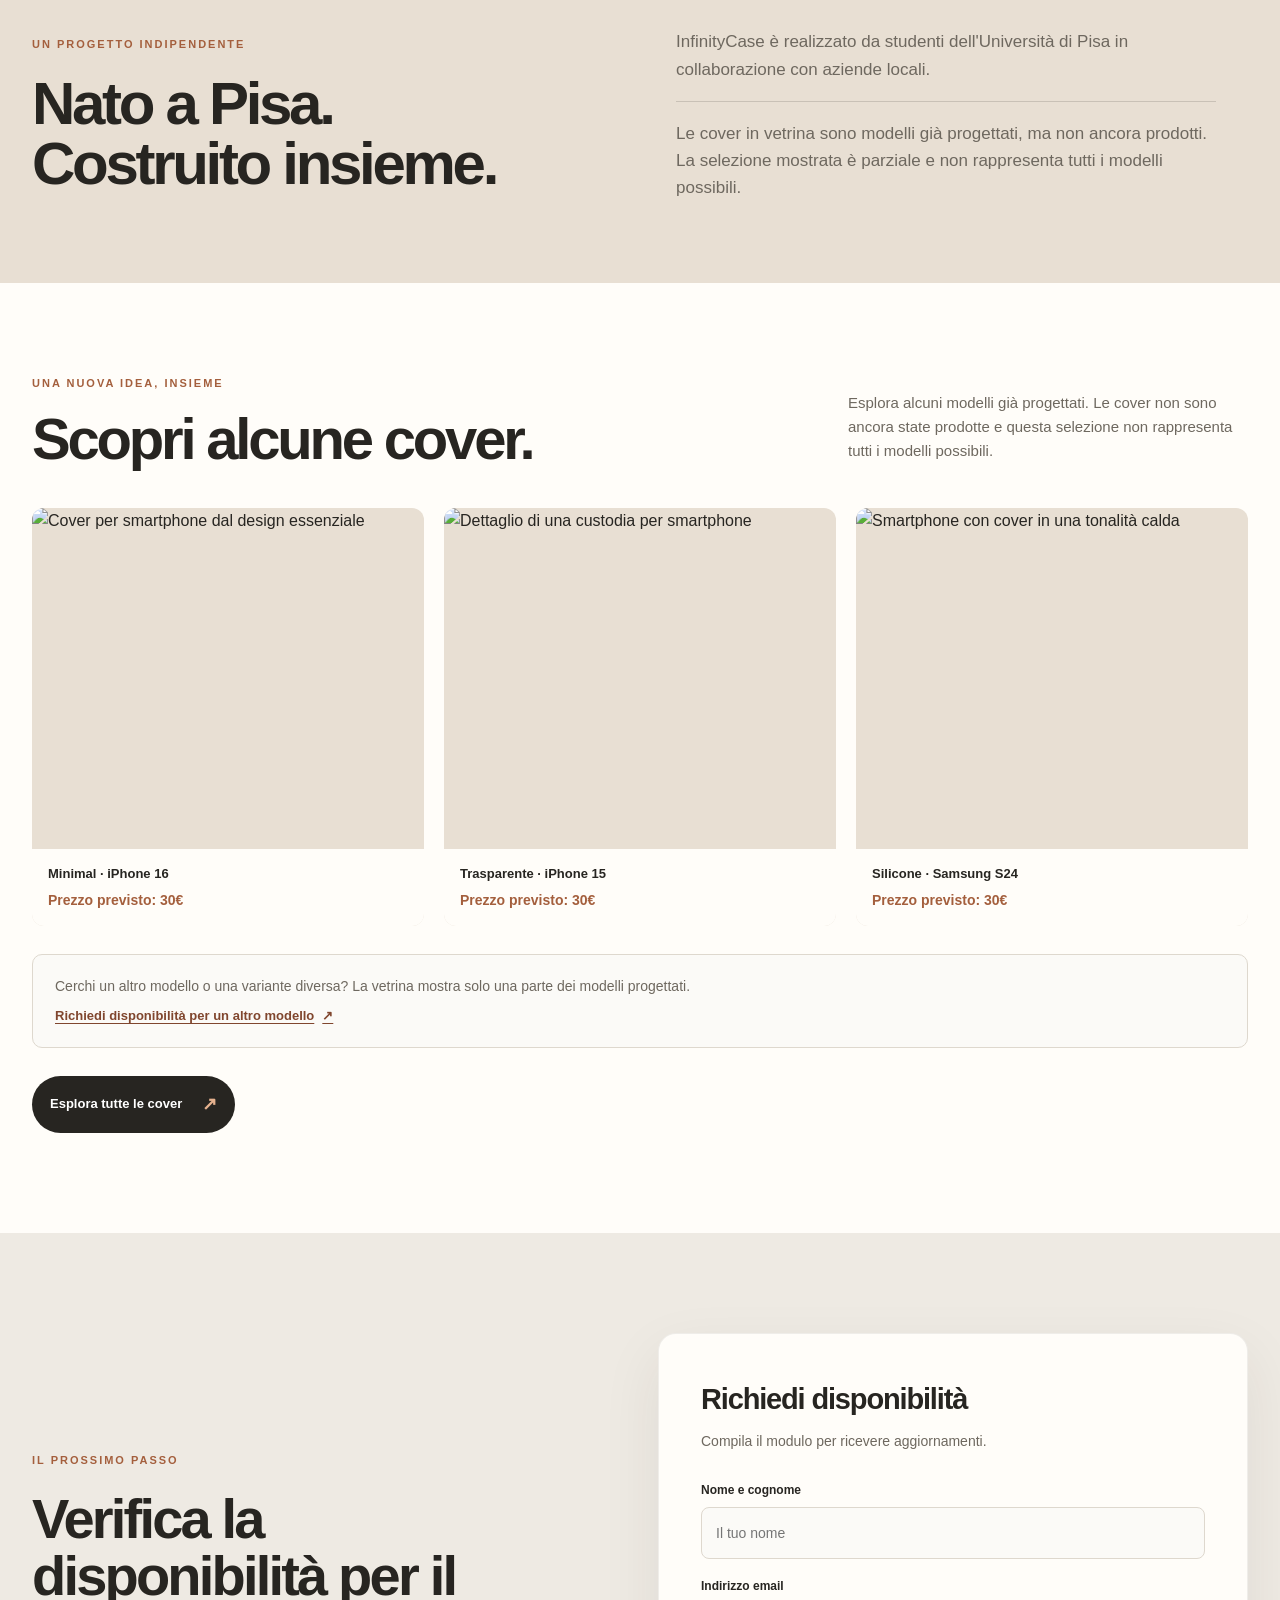
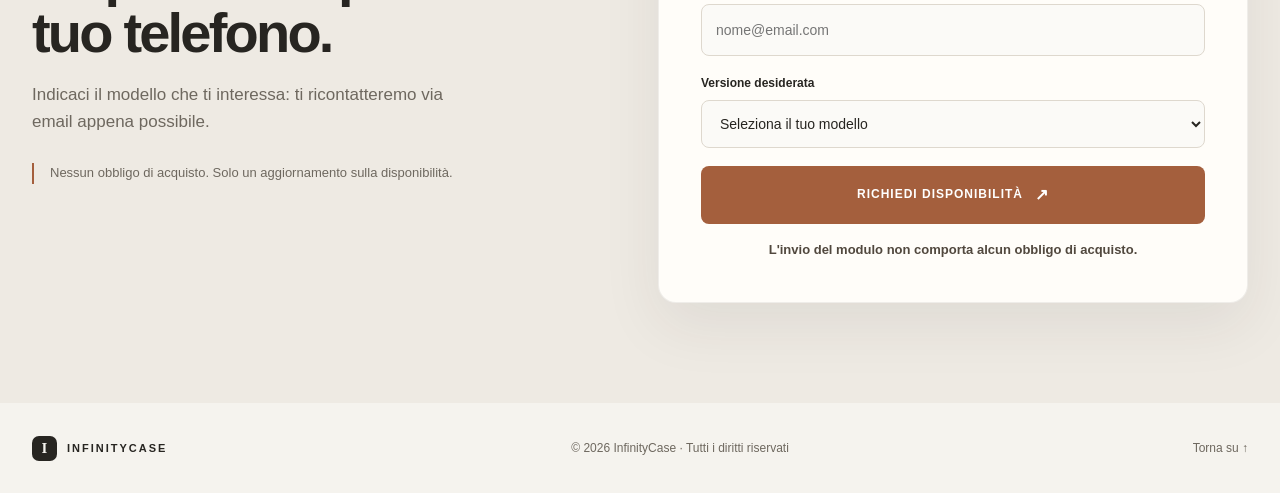
==== commit 0379d60a: "aggiunta vetrina con metodo pagamento" ====
--- a/index.html
+++ b/index.html
@@ -17,6 +17,7 @@
       </a>
       <nav class="main-nav" aria-label="Navigazione principale">
         <a href="#progetto">Il progetto</a>
+        <a href="vetrina-cover.html">Vetrina cover</a>
         <a class="nav-cta" href="#disponibilita">
           Richiedi disponibilità <span aria-hidden="true">↗</span>
         </a>
@@ -64,10 +65,41 @@
             con aziende locali.
           </p>
           <p class="availability-note">
-            Le versioni dipendono dalla produzione: non tutti i modelli di telefono
-            potrebbero essere già stati realizzati o essere disponibili.
+            Le cover in vetrina sono modelli già progettati, ma non ancora prodotti.
+            La selezione mostrata è parziale e non rappresenta tutti i modelli possibili.
           </p>
         </div>
+      </div>
+    </section>
+
+    <section class="cover-preview" aria-labelledby="cover-preview-title">
+      <div class="cover-preview-inner">
+        <div class="cover-preview-heading">
+          <div>
+            <p class="eyebrow">Una nuova idea, insieme</p>
+            <h2 id="cover-preview-title">Scopri alcune cover.</h2>
+          </div>
+          <p>Esplora alcuni modelli già progettati. Le cover non sono ancora state prodotte e questa selezione non rappresenta tutti i modelli possibili.</p>
+        </div>
+        <div class="cover-preview-grid">
+          <a class="cover-preview-card" href="vetrina-cover.html">
+            <img src="https://images.unsplash.com/photo-1603891128711-11b4b03bb138?auto=format&amp;fit=crop&amp;w=900&amp;q=85" alt="Cover per smartphone dal design essenziale" loading="lazy">
+            <span class="cover-preview-label"><span>Minimal · iPhone 16</span><strong>Prezzo previsto: 30€</strong></span>
+          </a>
+          <a class="cover-preview-card" href="vetrina-cover.html">
+            <img src="https://images.unsplash.com/photo-1601593346740-925612772716?auto=format&amp;fit=crop&amp;w=900&amp;q=85" alt="Dettaglio di una custodia per smartphone" loading="lazy">
+            <span class="cover-preview-label"><span>Trasparente · iPhone 15</span><strong>Prezzo previsto: 30€</strong></span>
+          </a>
+          <a class="cover-preview-card" href="vetrina-cover.html">
+            <img src="https://images.unsplash.com/photo-1511707171634-5f897ff02aa9?auto=format&amp;fit=crop&amp;w=900&amp;q=85" alt="Smartphone con cover in una tonalità calda" loading="lazy">
+            <span class="cover-preview-label"><span>Silicone · Samsung S24</span><strong>Prezzo previsto: 30€</strong></span>
+          </a>
+        </div>
+        <div class="cover-preview-availability">
+          <p>Cerchi un altro modello o una variante diversa? La vetrina mostra solo una parte dei modelli progettati.</p>
+          <a class="text-link" href="#disponibilita">Richiedi disponibilità per un altro modello <span aria-hidden="true">↗</span></a>
+        </div>
+        <a class="primary-link" href="vetrina-cover.html">Esplora tutte le cover <span aria-hidden="true">↗</span></a>
       </div>
     </section>
 
--- a/styles.css
+++ b/styles.css
@@ -214,3 +214,189 @@
 @media (max-width: 600px) {
   .thank-you main { padding: 42px 25px; }
 }
+
+.cover-preview { padding: 92px 32px 100px; background: var(--surface); }
+.cover-preview-inner, .catalog, .cover-store-hero {
+  max-width: 1216px; margin: auto;
+}
+.cover-preview-heading, .catalog-heading {
+  display: flex; align-items: end; justify-content: space-between; gap: 48px;
+}
+.cover-preview-heading h2, .catalog-heading h2 {
+  margin-top: 16px; font-size: clamp(38px, 5vw, 58px);
+  line-height: 1.02; letter-spacing: -.055em; font-weight: 600;
+}
+.cover-preview-heading > p {
+  max-width: 400px; padding-bottom: 5px; color: var(--muted); font-size: 15px;
+}
+.cover-preview-grid {
+  display: grid; grid-template-columns: repeat(3, 1fr); gap: 20px; margin-top: 40px;
+}
+.cover-preview-card {
+  position: relative; display: block; min-width: 0; overflow: hidden;
+  border-radius: 12px; background: var(--sand);
+}
+.cover-preview-card img {
+  display: block; width: 100%; aspect-ratio: 1.15; object-fit: cover;
+  transition: transform .45s;
+}
+.cover-preview-card:hover img { transform: scale(1.035); }
+.cover-preview-label {
+  display: grid; gap: 4px; padding: 15px 16px; background: var(--surface);
+  font-size: 13px; font-weight: 700;
+}
+.cover-preview-label strong { color: var(--accent); font-size: 14px; }
+.cover-preview-availability, .catalog-more {
+  margin-top: 28px; padding: 20px 22px; border: 1px solid var(--line);
+  border-radius: 10px; background: #fbfaf7;
+}
+.cover-preview-availability p, .catalog-more p {
+  color: var(--muted); font-size: 14px;
+}
+.text-link {
+  display: inline-flex; align-items: center; gap: 8px; margin-top: 8px;
+  color: var(--accent-dark); font-size: 13px; font-weight: 750;
+  text-decoration: underline; text-underline-offset: 3px;
+}
+.text-link:hover { color: var(--ink); }
+.cover-preview > .primary-link, .cover-preview-inner > .primary-link { margin-top: 28px; }
+
+.cover-store { min-height: calc(100vh - 168px); }
+.cover-store-hero {
+  padding: 82px 32px 70px; text-align: center;
+}
+.cover-store-hero .eyebrow { justify-content: center; }
+.cover-store-hero h1 {
+  margin-top: 22px; font-size: clamp(52px, 7vw, 84px); font-weight: 600;
+  line-height: .98; letter-spacing: -.065em;
+}
+.cover-store-hero h1 span {
+  color: var(--accent); font-family: Georgia, "Times New Roman", serif;
+  font-weight: 400; font-style: italic;
+}
+.cover-store-hero > p:not(.eyebrow) {
+  max-width: 640px; margin: 22px auto 0; color: var(--muted); font-size: 17px;
+}
+.store-price-summary {
+  display: flex; align-items: center; justify-content: center; flex-wrap: wrap;
+  gap: 8px 18px; margin: 20px auto 0; padding: 14px 18px;
+  border: 1px solid var(--line); border-radius: 10px; background: var(--surface);
+}
+.store-price-summary { width: fit-content; }
+.store-price-summary strong {
+  color: var(--accent-dark); font-size: 16px;
+}
+.store-price-summary span {
+  color: var(--muted); font-size: 13px;
+}
+.cover-store-hero > .store-alt-model {
+  max-width: 720px; margin: 20px auto 0; font-size: 14px;
+}
+.store-alt-model .text-link { margin: 0 0 0 4px; }
+.cover-store-back {
+  display: inline-block; margin-top: 20px; color: var(--muted);
+  font-size: 12px; text-decoration: underline; text-underline-offset: 4px;
+}
+.cover-store-back:hover { color: var(--accent); }
+.catalog { padding: 28px 32px 96px; }
+.results-count { color: var(--muted); font-size: 13px; }
+.catalog-filters {
+  display: grid; grid-template-columns: repeat(2, minmax(0, 1fr));
+  gap: 18px; margin: 34px 0 30px; padding: 22px;
+  border: 1px solid var(--line); border-radius: 12px; background: var(--surface);
+}
+.filter-field label { margin-bottom: 8px; }
+.filter-field select { background: #fbfaf7; }
+.cover-grid { display: grid; grid-template-columns: repeat(4, minmax(0, 1fr)); gap: 20px; }
+.cover-card {
+  min-width: 0; overflow: hidden; border: 1px solid rgba(39,37,33,.08);
+  border-radius: 12px; background: var(--surface); scroll-margin-top: 110px;
+  cursor: pointer; transition: border-color .2s, transform .2s, box-shadow .2s;
+}
+.cover-card:hover { transform: translateY(-3px); border-color: rgba(164,95,61,.45); box-shadow: 0 12px 30px rgba(54,44,32,.08); }
+.cover-card:focus-visible { outline: 3px solid rgba(164,95,61,.38); outline-offset: 3px; }
+.cover-card[hidden] { display: none !important; }
+.cover-card-content { display: block; }
+.cover-image-wrap { position: relative; display: block; overflow: hidden; background: var(--sand); }
+.cover-image-wrap img {
+  display: block; width: 100%; aspect-ratio: 1 / 1; object-fit: cover;
+  transition: transform .4s;
+}
+.cover-card-copy { display: grid; gap: 5px; padding: 16px; }
+.cover-card-title { font-size: 16px; font-weight: 700; }
+.cover-card-meta { color: var(--muted); font-size: 12px; }
+.cover-card-price { display: grid; gap: 2px; margin-top: 9px; }
+.cover-card-price strong { color: var(--accent-dark); font-size: 14px; font-weight: 800; }
+.catalog-empty { padding: 36px 0; color: var(--muted); text-align: center; }
+.catalog-more { margin-top: 30px; }
+
+.cover-dialog {
+  width: min(100% - 32px, 620px); max-height: min(90vh, 820px); margin: auto;
+  padding: 34px; overflow-y: auto; border: 1px solid var(--line); border-radius: 18px;
+  background: var(--surface); color: var(--ink); box-shadow: 0 24px 80px rgba(39,37,33,.25);
+}
+.cover-dialog::backdrop { background: rgba(39,37,33,.58); backdrop-filter: blur(3px); }
+.cover-dialog-header { display: flex; justify-content: space-between; gap: 20px; align-items: flex-start; }
+.cover-dialog-header h2 { margin-top: 10px; font-size: clamp(25px, 5vw, 34px); line-height: 1.1; letter-spacing: -.04em; }
+.cover-dialog-selection { margin-top: 8px; color: var(--accent-dark); font-size: 13px; font-weight: 700; }
+.cover-dialog .form-intro { margin: 18px 0 22px; }
+.cover-dialog-close {
+  width: 38px; height: 38px; flex: 0 0 38px; padding: 0; border: 1px solid var(--line);
+  border-radius: 50%; background: transparent; color: var(--ink); font-size: 25px; line-height: 1;
+  letter-spacing: 0;
+}
+.cover-dialog-close:hover { background: var(--sand); color: var(--ink); transform: none; }
+.cover-dialog-fields { display: grid; grid-template-columns: repeat(2, minmax(0, 1fr)); gap: 0 16px; }
+.cover-dialog .field { margin-bottom: 14px; }
+.cover-dialog .field input { min-width: 0; }
+.cover-dialog-demo {
+  margin: 0 0 20px; padding: 12px 14px; border-left: 3px solid var(--accent);
+  background: #f5eee7; color: #51483e; font-size: 12px;
+}
+.cover-payment-fields {
+  grid-column: 1 / -1; margin: 4px 0 18px; padding: 18px;
+  border: 1px solid var(--line); border-radius: 10px; background: #fbfaf7;
+}
+.cover-payment-title { margin-bottom: 14px; font-size: 13px; font-weight: 750; }
+.cover-field-help { display: block; margin-top: 6px; color: var(--muted); font-size: 11px; }
+.cover-payment-row { display: grid; grid-template-columns: repeat(2, minmax(0, 1fr)); gap: 16px; }
+.cover-payment-row .field { margin-bottom: 0; }
+.cover-dialog-confirmation { margin-top: 16px; color: var(--accent-dark); font-size: 13px; font-weight: 700; text-align: center; }
+
+@media (max-width: 900px) {
+  .cover-grid { grid-template-columns: repeat(2, minmax(0, 1fr)); }
+  .cover-preview-heading { align-items: start; flex-direction: column; gap: 18px; }
+}
+@media (max-width: 600px) {
+  .header-inner { height: auto; padding: 12px 18px; flex-wrap: wrap; row-gap: 8px; }
+  .main-nav { gap: 10px; font-size: 11px; }
+  .main-nav { width: 100%; justify-content: flex-end; }
+  .main-nav > a:first-child { display: none; }
+  .main-nav > a:nth-child(2):not(.nav-cta) { font-size: 11px; }
+  .cover-preview { padding: 62px 20px 68px; }
+  .cover-preview-heading { gap: 16px; }
+  .cover-preview-heading h2, .catalog-heading h2 { font-size: 40px; }
+  .cover-preview-grid { grid-template-columns: 1fr; gap: 14px; margin-top: 28px; }
+  .cover-preview-card { display: grid; grid-template-columns: 120px 1fr; align-items: center; }
+  .cover-preview-card img { height: 110px; aspect-ratio: auto; }
+  .cover-preview-label { padding: 12px; }
+  .cover-preview-availability, .catalog-more { padding: 16px; }
+  .cover-store-hero { padding: 56px 20px 42px; }
+  .cover-store-hero h1 { font-size: clamp(46px, 13vw, 66px); }
+  .cover-store-hero > p:not(.eyebrow) { font-size: 15px; }
+  .cover-store-hero > .store-alt-model { font-size: 13px; }
+  .store-price-summary { gap: 5px 12px; padding: 12px; }
+  .store-price-summary strong { font-size: 14px; }
+  .store-price-summary span { font-size: 12px; }
+  .catalog { padding: 24px 20px 64px; }
+  .catalog-heading { align-items: start; flex-direction: column; gap: 10px; }
+  .catalog-filters { grid-template-columns: 1fr; gap: 14px; margin: 24px 0 20px; padding: 16px; }
+  .cover-grid { gap: 12px; }
+  .cover-card-copy { padding: 12px; }
+  .cover-card-title { font-size: 14px; }
+  .cover-card-meta { font-size: 10px; }
+  .cover-dialog { padding: 26px 20px; }
+  .cover-dialog-fields { grid-template-columns: 1fr; }
+  .cover-payment-row { gap: 12px; }
+  .cover-payment-fields { padding: 14px; }
+}
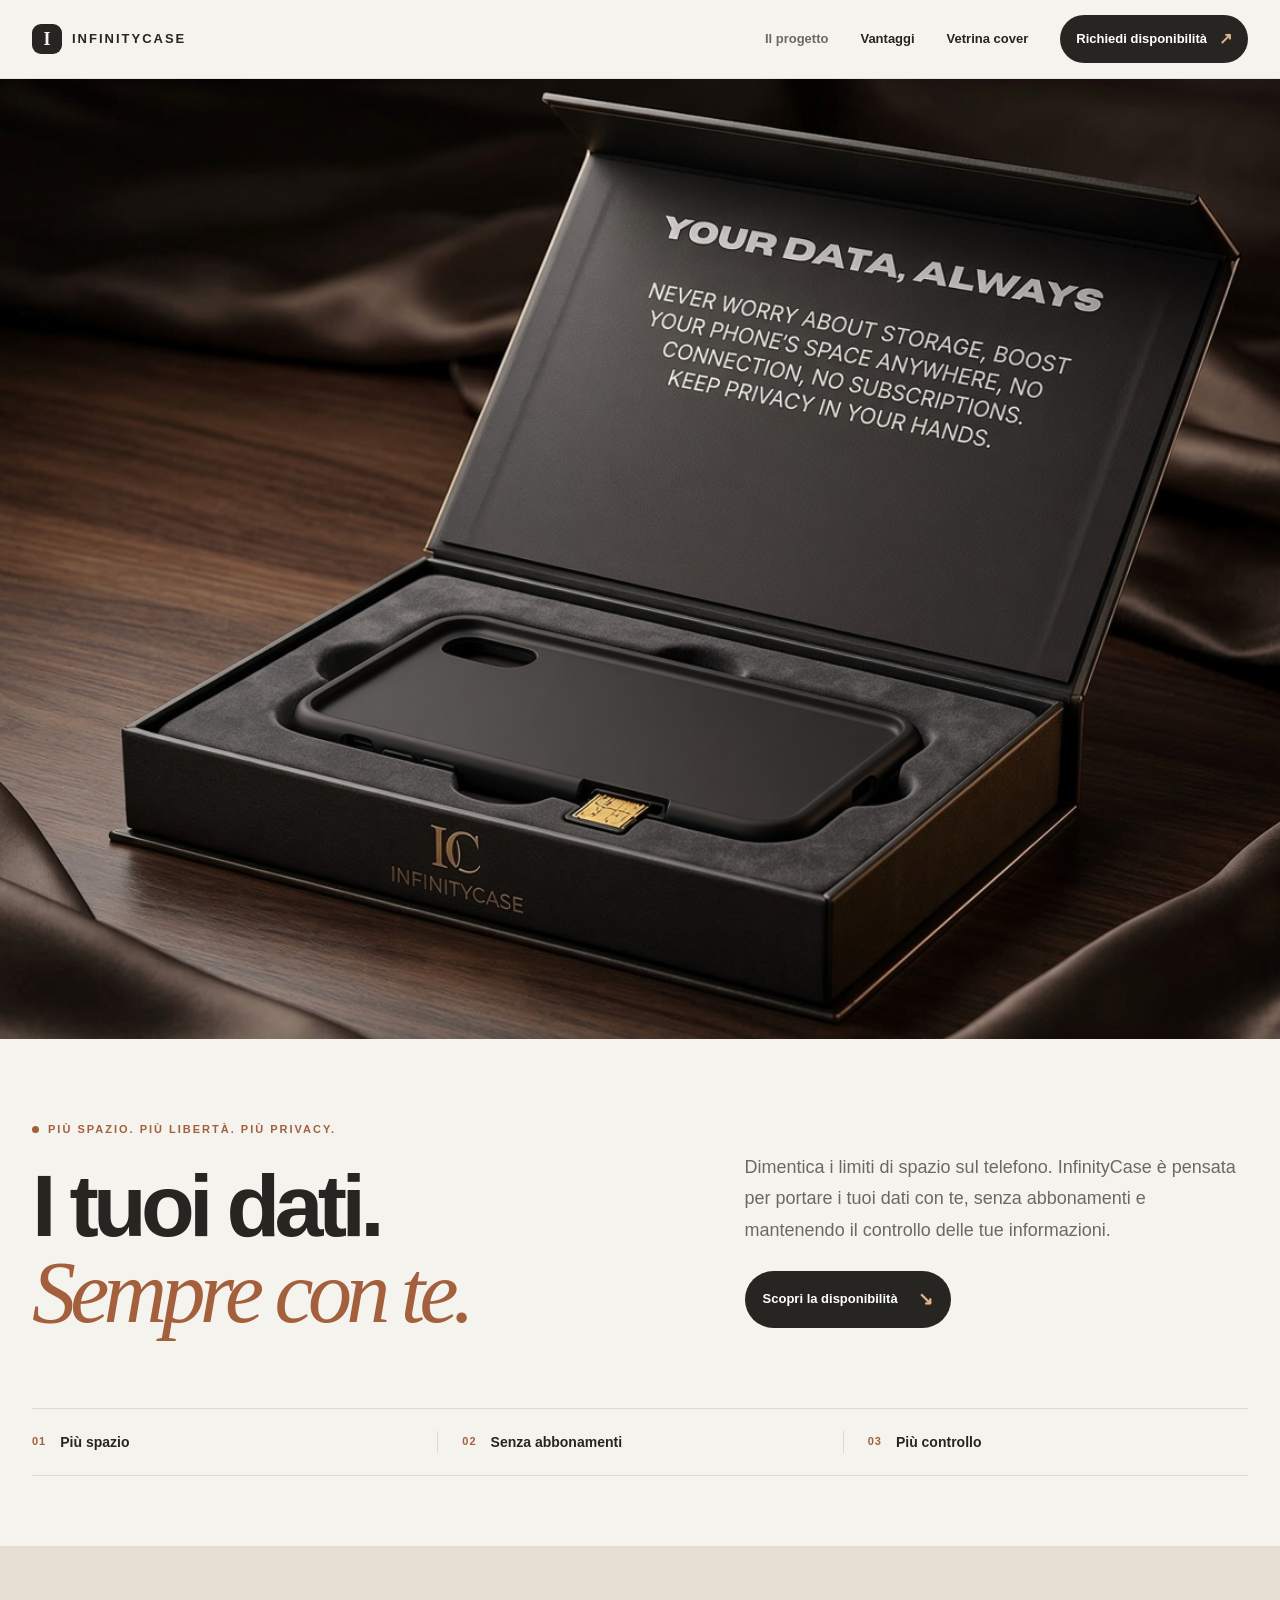
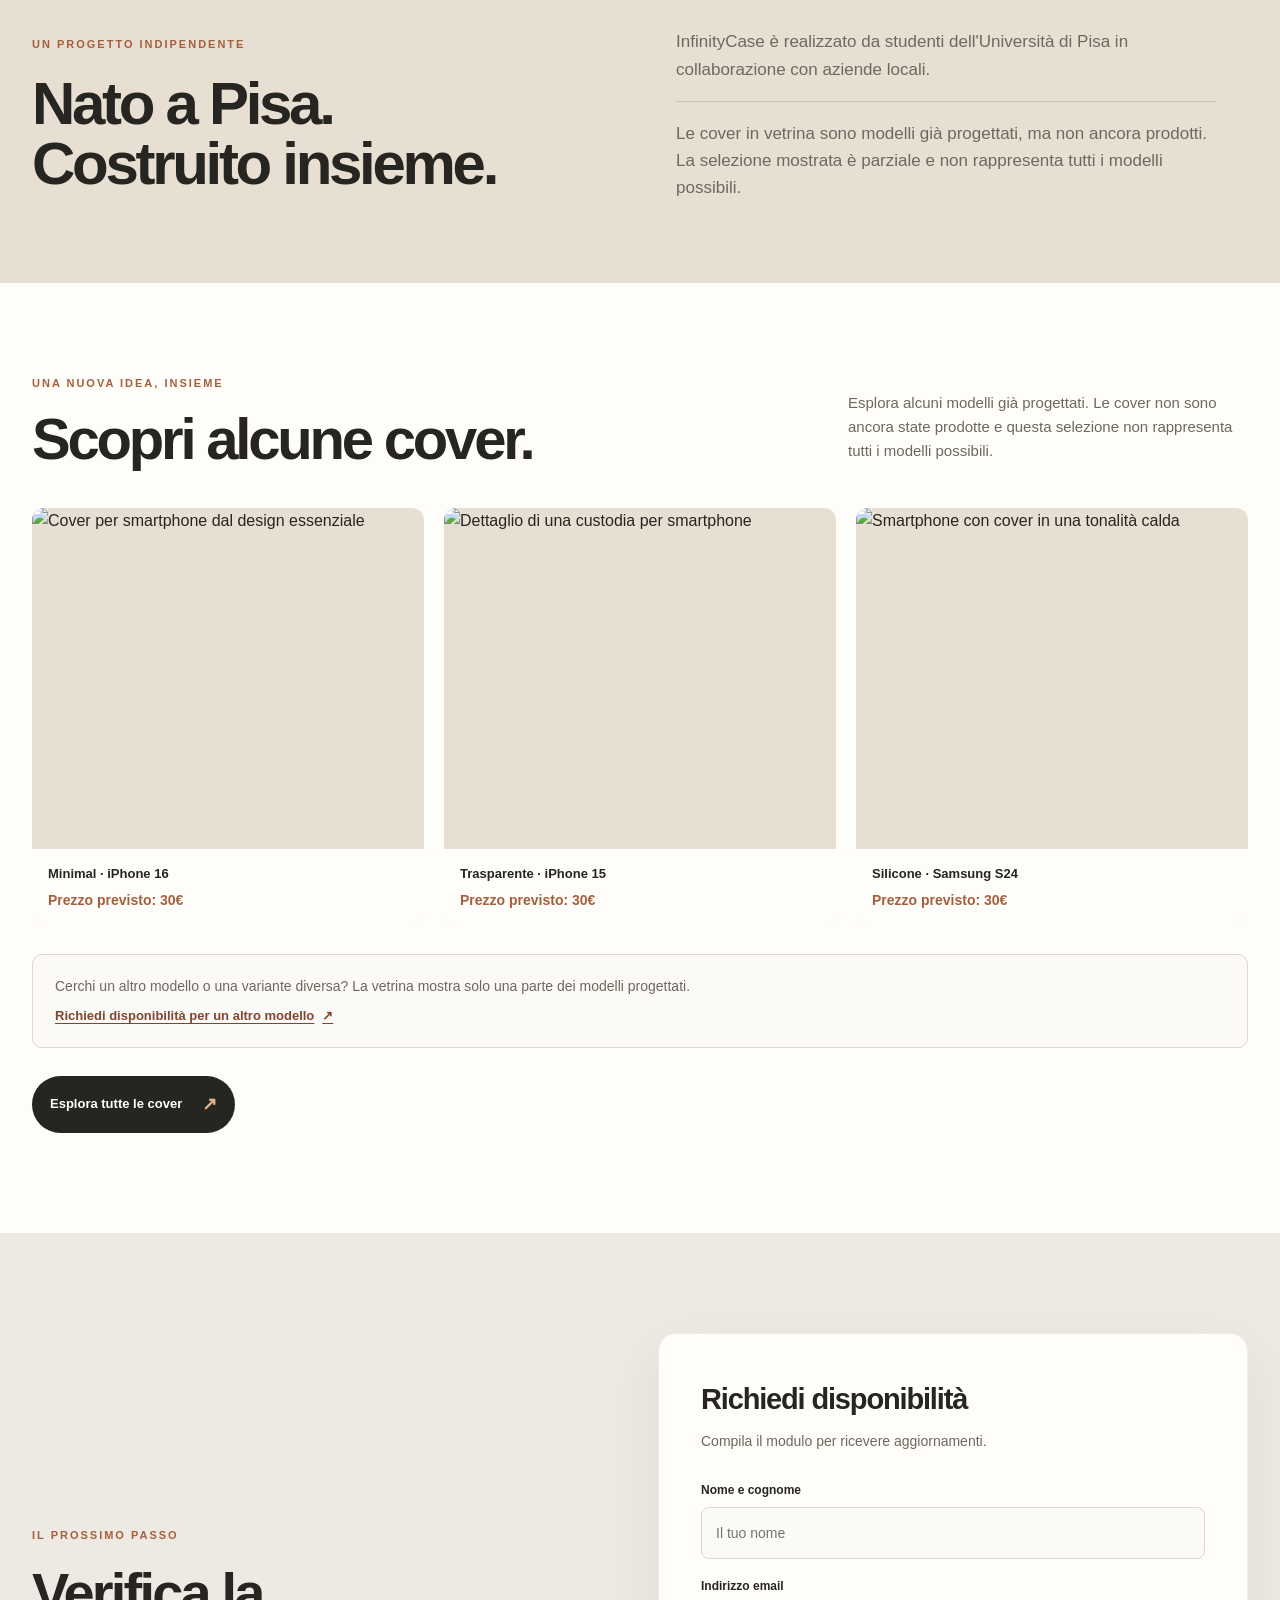
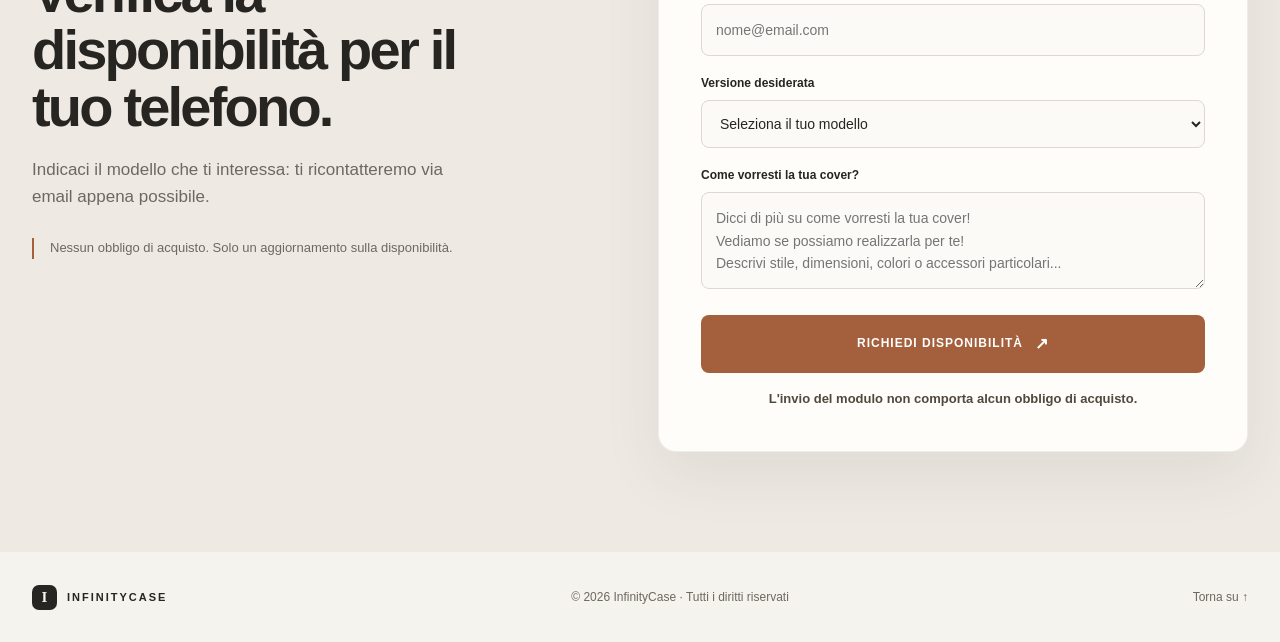
==== commit a48e78b3: "aggiunti vantaggi" ====
--- a/index.html
+++ b/index.html
@@ -17,6 +17,7 @@
       </a>
       <nav class="main-nav" aria-label="Navigazione principale">
         <a href="#progetto">Il progetto</a>
+        <a href="vantaggi.html">Vantaggi</a>
         <a href="vetrina-cover.html">Vetrina cover</a>
         <a class="nav-cta" href="#disponibilita">
           Richiedi disponibilità <span aria-hidden="true">↗</span>
@@ -161,6 +162,14 @@
               </select>
             </div>
 
+            <div class="field">
+              <label for="preferenze-cover">Come vorresti la tua cover?</label>
+              <textarea id="preferenze-cover" name="preferenze-cover" rows="3"
+                        placeholder="Dicci di più su come vorresti la tua cover! 
+Vediamo se possiamo realizzarla per te! 
+Descrivi stile, dimensioni, colori o accessori particolari... "></textarea>
+            </div>
+
             <button type="submit">RICHIEDI DISPONIBILITÀ <span aria-hidden="true">↗</span></button>
             <p class="privacy">L'invio del modulo non comporta alcun obbligo di acquisto.</p>
           </form>
--- a/styles.css
+++ b/styles.css
@@ -109,12 +109,13 @@
 .form-intro { margin: 8px 0 28px; color: var(--muted); font-size: 14px; }
 .field { margin-bottom: 18px; }
 label { display: block; margin-bottom: 7px; font-size: 12px; font-weight: 700; }
-input, select {
+input, select, textarea {
   width: 100%; padding: 14px; border: 1px solid var(--line); border-radius: 8px;
   background: #fbfaf7; color: var(--ink); font: inherit; font-size: 14px;
   outline: none; transition: border-color .2s, box-shadow .2s;
 }
-input:focus, select:focus { border-color: var(--accent); box-shadow: 0 0 0 3px rgba(164,95,61,.12); }
+textarea { min-height: 90px; resize: vertical; }
+input:focus, select:focus, textarea:focus { border-color: var(--accent); box-shadow: 0 0 0 3px rgba(164,95,61,.12); }
 button {
   width: 100%; display: flex; justify-content: center; align-items: center; gap: 12px;
   padding: 16px; border: 0; border-radius: 8px; background: var(--accent);
@@ -330,6 +331,49 @@
 .catalog-empty { padding: 36px 0; color: var(--muted); text-align: center; }
 .catalog-more { margin-top: 30px; }
 
+.benefits-page { padding-bottom: 80px; }
+.benefits-hero {
+  max-width: 1216px; margin: auto; padding: 82px 32px 48px;
+}
+.benefits-hero h1 {
+  max-width: 800px; margin-top: 20px; font-size: clamp(48px, 7vw, 78px);
+  font-weight: 600; line-height: .98; letter-spacing: -.065em;
+}
+.benefits-hero h1 span {
+  color: var(--accent); font-family: Georgia, "Times New Roman", serif;
+  font-weight: 400; font-style: italic;
+}
+.benefits-hero > p:not(.eyebrow) {
+  max-width: 700px; margin-top: 22px; color: var(--muted); font-size: 17px;
+}
+.benefits-disclaimer {
+  max-width: 1216px; margin: 0 auto 34px; padding: 14px 18px;
+  border-left: 3px solid var(--accent); background: var(--sand);
+  color: #51483e; font-size: 13px;
+}
+.benefits-grid {
+  max-width: 1216px; margin: auto; padding: 0 32px;
+  display: grid; grid-template-columns: repeat(3, minmax(0, 1fr)); gap: 18px;
+}
+.benefit-card {
+  min-width: 0; padding: 22px; border: 1px solid var(--line);
+  border-radius: 14px; background: var(--surface);
+}
+.benefit-art {
+  min-height: 150px; margin-bottom: 20px; display: grid; place-items: center;
+  border-radius: 10px; background: #f3efe8;
+}
+.benefit-art svg { width: min(100%, 240px); height: 150px; }
+.benefit-stroke { fill: none; stroke: var(--ink); stroke-width: 3; stroke-linecap: round; stroke-linejoin: round; }
+.benefit-fill { fill: var(--surface); stroke: var(--ink); stroke-width: 3; stroke-linejoin: round; }
+.benefit-accent { fill: #e6b28f; stroke: var(--accent-dark); stroke-width: 3; stroke-linejoin: round; }
+.benefit-card h2 { font-size: 21px; line-height: 1.15; letter-spacing: -.035em; }
+.benefit-card p { margin-top: 10px; color: var(--muted); font-size: 14px; }
+.benefits-note {
+  max-width: 1216px; margin: 28px auto 0; padding: 0 32px;
+  color: var(--muted); font-size: 13px;
+}
+
 .cover-dialog {
   width: min(100% - 32px, 620px); max-height: min(90vh, 820px); margin: auto;
   padding: 34px; overflow-y: auto; border: 1px solid var(--line); border-radius: 18px;
@@ -366,6 +410,7 @@
 @media (max-width: 900px) {
   .cover-grid { grid-template-columns: repeat(2, minmax(0, 1fr)); }
   .cover-preview-heading { align-items: start; flex-direction: column; gap: 18px; }
+  .benefits-grid { grid-template-columns: repeat(2, minmax(0, 1fr)); }
 }
 @media (max-width: 600px) {
   .header-inner { height: auto; padding: 12px 18px; flex-wrap: wrap; row-gap: 8px; }
@@ -399,4 +444,12 @@
   .cover-dialog-fields { grid-template-columns: 1fr; }
   .cover-payment-row { gap: 12px; }
   .cover-payment-fields { padding: 14px; }
-}
+  .benefits-page { padding-bottom: 56px; }
+  .benefits-hero { padding: 56px 20px 32px; }
+  .benefits-hero h1 { font-size: clamp(44px, 12vw, 62px); }
+  .benefits-hero > p:not(.eyebrow) { font-size: 15px; }
+  .benefits-disclaimer { margin: 0 20px 24px; }
+  .benefits-grid { grid-template-columns: 1fr; padding: 0 20px; gap: 14px; }
+  .benefit-card { padding: 18px; }
+  .benefits-note { padding: 0 20px; }
+}
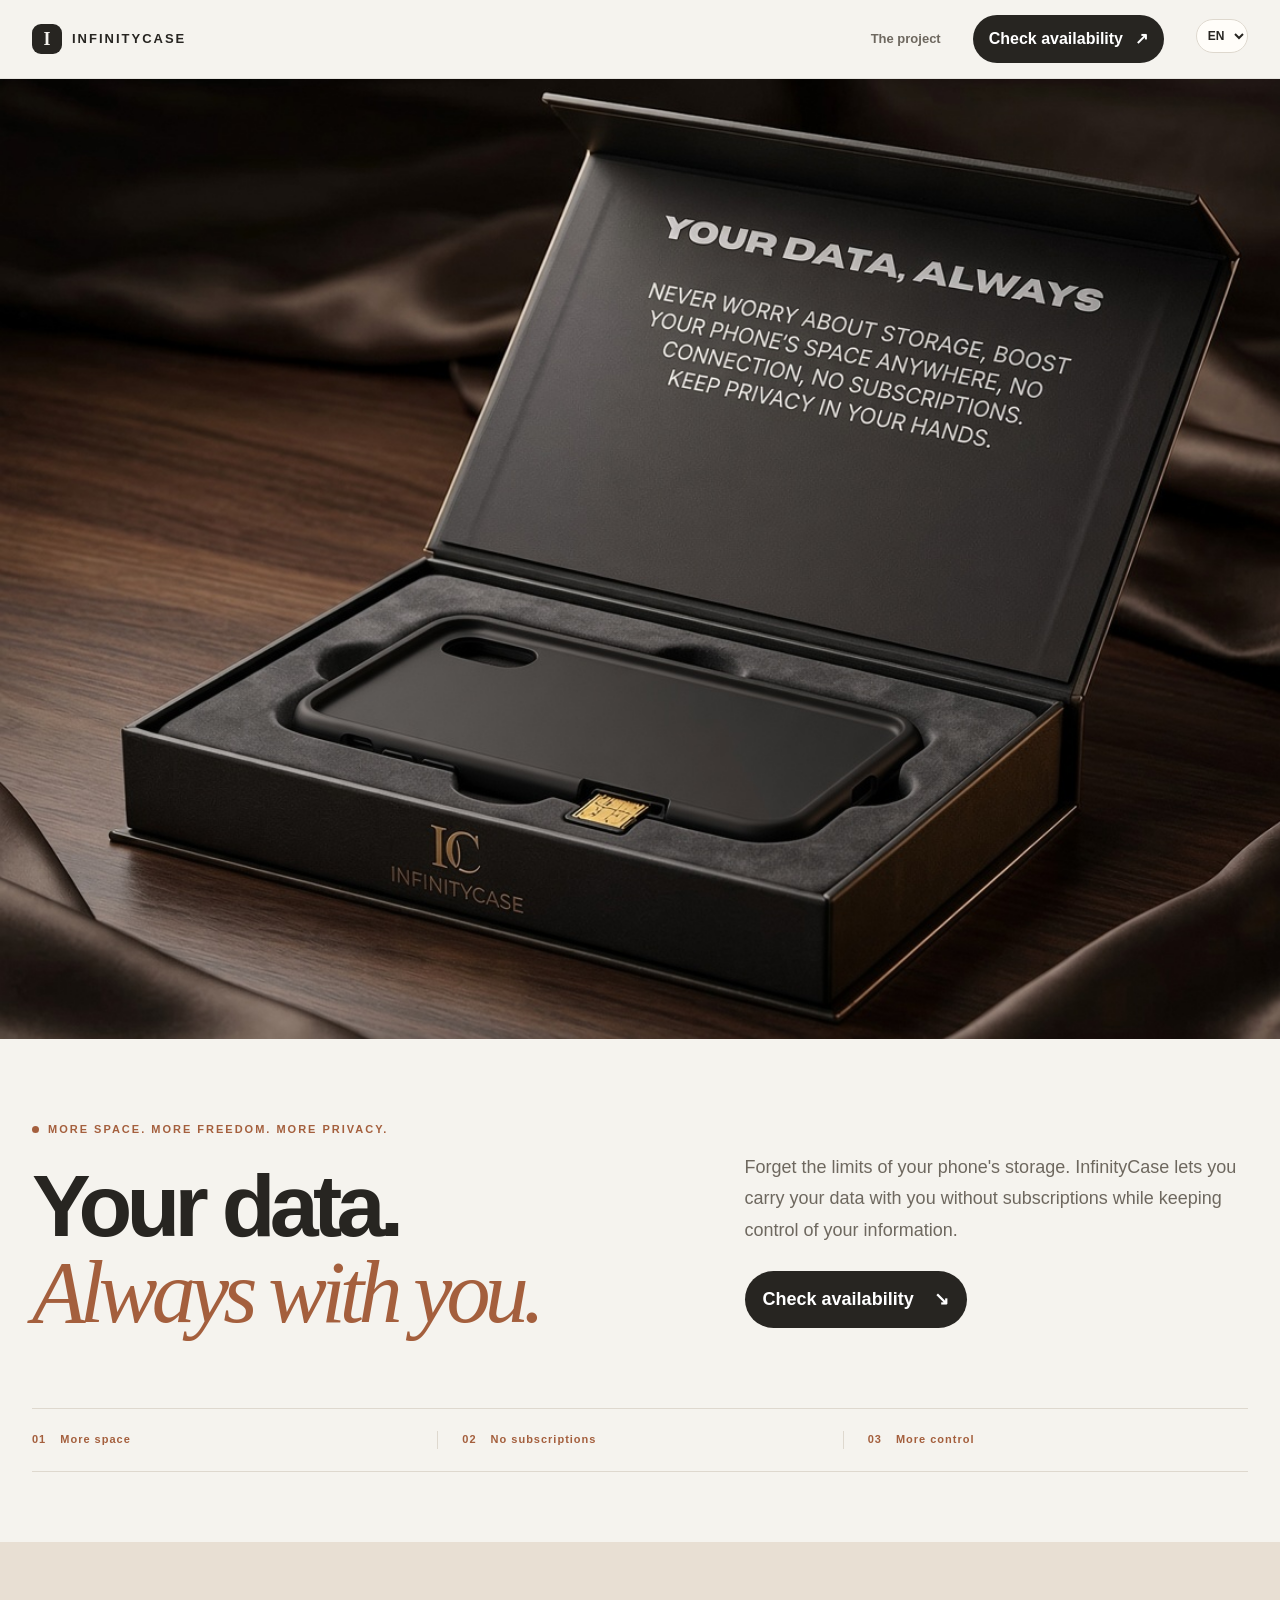
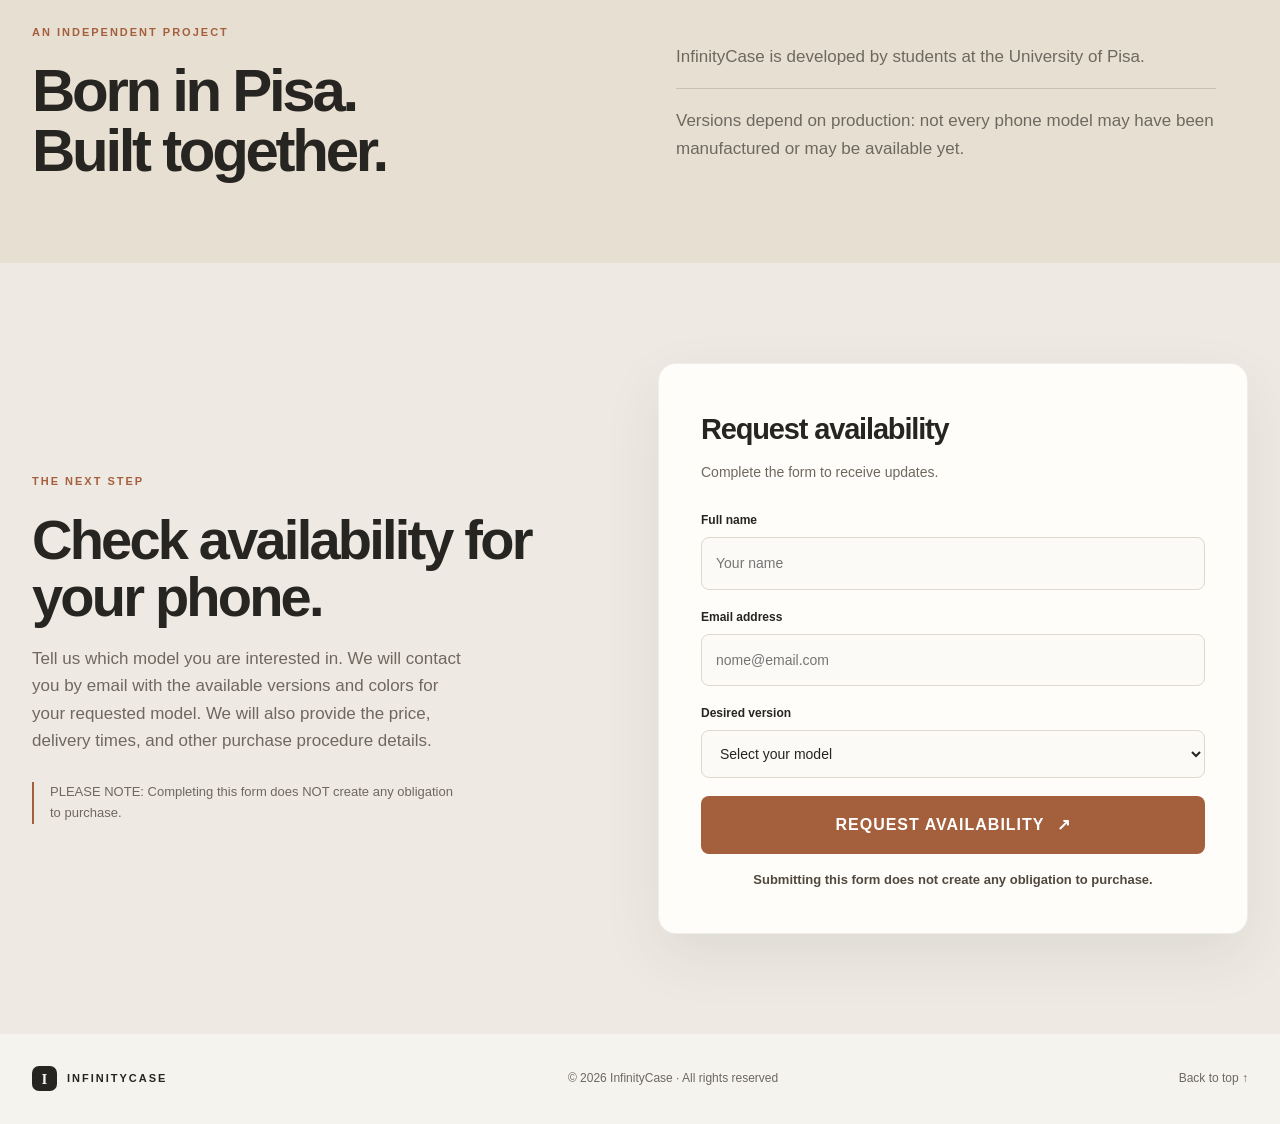
==== commit 6867e07f: "x Online version 17 11 26" ====
--- a/index.html
+++ b/index.html
@@ -3,53 +3,59 @@
 <head>
   <meta charset="UTF-8">
   <meta name="viewport" content="width=device-width, initial-scale=1">
-  <meta name="description" content="InfinityCase: i tuoi dati, sempre con te. Richiedi la disponibilità della versione che desideri.">
-  <title>InfinityCase — Your data, always</title>
+  <meta name="description" content="InfinityCase: i tuoi dati, sempre con te. Richiedi la disponibilità della versione che desideri." data-i18n-meta="description">
+  <title data-i18n="page_title">InfinityCase — I tuoi dati, sempre con te</title>
   <link rel="stylesheet" href="styles.css">
   <script src="animations.js" defer></script>
+  <script src="lang.js" defer></script>
 </head>
 <body>
   <header class="site-header">
     <div class="header-inner">
-      <a class="brand" href="#top" aria-label="InfinityCase, pagina iniziale">
+      <a class="brand" href="#top" aria-label="InfinityCase, pagina iniziale" data-i18n-aria-label="brand_home">
         <span class="brand-mark" aria-hidden="true">I</span>
         <span>INFINITYCASE</span>
       </a>
-      <nav class="main-nav" aria-label="Navigazione principale">
-        <a href="#progetto">Il progetto</a>
-        <a href="vantaggi.html">Vantaggi</a>
-        <a href="vetrina-cover.html">Vetrina cover</a>
+      <nav class="main-nav" aria-label="Navigazione principale" data-i18n-aria-label="main_nav_label">
+        <a href="#progetto" data-i18n="nav_project">Il progetto</a>
         <a class="nav-cta" href="#disponibilita">
-          Richiedi disponibilità <span aria-hidden="true">↗</span>
+          <span data-i18n="nav_request">Richiedi disponibilità</span> <span aria-hidden="true">↗</span>
         </a>
+        <label class="language-picker" for="lang-select">
+          <span class="visually-hidden" data-i18n="language_label">Lingua</span>
+          <select id="lang-select" aria-label="Seleziona lingua" data-i18n-aria-label="language_label">
+            <option value="it">IT</option>
+            <option value="en">EN</option>
+          </select>
+        </label>
       </nav>
     </div>
   </header>
 
   <main id="top">
     <img class="hero-image" src="infinitycase-product.jpeg"
-         alt="Confezione InfinityCase aperta con custodia bianca per smartphone">
+         alt="Confezione InfinityCase aperta con custodia bianca per smartphone" data-i18n-alt="hero_alt">
 
     <section class="hero">
       <div class="hero-grid">
         <div class="hero-heading">
-          <p class="eyebrow"><span class="eyebrow-dot"></span>Più spazio. Più libertà. Più privacy.</p>
-          <h1>I tuoi dati.<br><span>Sempre con te.</span></h1>
+          <p class="eyebrow"><span class="eyebrow-dot"></span><span data-i18n="eyebrow">Più spazio. Più libertà. Più privacy.</span></p>
+          <h1 data-i18n-html="hero_title">I tuoi dati.<br><span>Sempre con te.</span></h1>
         </div>
         <div class="hero-details">
-          <p class="intro">
+          <p class="intro" data-i18n="intro">
             Dimentica i limiti di spazio sul telefono. InfinityCase è pensata
             per portare i tuoi dati con te, senza abbonamenti e mantenendo
             il controllo delle tue informazioni.
           </p>
           <a class="primary-link" href="#disponibilita">
-            Scopri la disponibilità <span aria-hidden="true">↘</span>
+            <span data-i18n="hero_cta">Scopri la disponibilità</span> <span aria-hidden="true">↘</span>
           </a>
         </div>
-        <ul class="feature-list" aria-label="Caratteristiche di InfinityCase">
-          <li><span>01</span>Più spazio</li>
-          <li><span>02</span>Senza abbonamenti</li>
-          <li><span>03</span>Più controllo</li>
+        <ul class="feature-list" aria-label="Caratteristiche di InfinityCase" data-i18n-aria-label="features_label">
+          <li><span>01</span><span data-i18n="feature_space">Più spazio</span></li>
+          <li><span>02</span><span data-i18n="feature_subscription">Senza abbonamenti</span></li>
+          <li><span>03</span><span data-i18n="feature_control">Più controllo</span></li>
         </ul>
       </div>
     </section>
@@ -57,65 +63,33 @@
     <section class="project-note" id="progetto" aria-labelledby="project-note-title">
       <div class="project-note-content">
         <div class="project-heading">
-          <p class="eyebrow">Un progetto indipendente</p>
-          <h2 id="project-note-title">Nato a Pisa.<br>Costruito insieme.</h2>
+          <p class="eyebrow" data-i18n="project_eyebrow">Un progetto indipendente</p>
+          <h2 id="project-note-title" data-i18n-html="project_title">Nato a Pisa.<br>Costruito insieme.</h2>
         </div>
         <div class="project-description">
-          <p>
-            InfinityCase è realizzato da studenti dell'Università di Pisa in collaborazione
-            con aziende locali.
+          <p data-i18n="project_p1">
+            InfinityCase è realizzato da studenti dell'Università di Pisa. 
           </p>
-          <p class="availability-note">
-            Le cover in vetrina sono modelli già progettati, ma non ancora prodotti.
-            La selezione mostrata è parziale e non rappresenta tutti i modelli possibili.
+          <p class="availability-note" data-i18n="project_p2">
+            Le versioni dipendono dalla produzione: non tutti i modelli di telefono
+            potrebbero essere già stati realizzati o essere disponibili. 
           </p>
         </div>
-      </div>
-    </section>
-
-    <section class="cover-preview" aria-labelledby="cover-preview-title">
-      <div class="cover-preview-inner">
-        <div class="cover-preview-heading">
-          <div>
-            <p class="eyebrow">Una nuova idea, insieme</p>
-            <h2 id="cover-preview-title">Scopri alcune cover.</h2>
-          </div>
-          <p>Esplora alcuni modelli già progettati. Le cover non sono ancora state prodotte e questa selezione non rappresenta tutti i modelli possibili.</p>
-        </div>
-        <div class="cover-preview-grid">
-          <a class="cover-preview-card" href="vetrina-cover.html">
-            <img src="https://images.unsplash.com/photo-1603891128711-11b4b03bb138?auto=format&amp;fit=crop&amp;w=900&amp;q=85" alt="Cover per smartphone dal design essenziale" loading="lazy">
-            <span class="cover-preview-label"><span>Minimal · iPhone 16</span><strong>Prezzo previsto: 30€</strong></span>
-          </a>
-          <a class="cover-preview-card" href="vetrina-cover.html">
-            <img src="https://images.unsplash.com/photo-1601593346740-925612772716?auto=format&amp;fit=crop&amp;w=900&amp;q=85" alt="Dettaglio di una custodia per smartphone" loading="lazy">
-            <span class="cover-preview-label"><span>Trasparente · iPhone 15</span><strong>Prezzo previsto: 30€</strong></span>
-          </a>
-          <a class="cover-preview-card" href="vetrina-cover.html">
-            <img src="https://images.unsplash.com/photo-1511707171634-5f897ff02aa9?auto=format&amp;fit=crop&amp;w=900&amp;q=85" alt="Smartphone con cover in una tonalità calda" loading="lazy">
-            <span class="cover-preview-label"><span>Silicone · Samsung S24</span><strong>Prezzo previsto: 30€</strong></span>
-          </a>
-        </div>
-        <div class="cover-preview-availability">
-          <p>Cerchi un altro modello o una variante diversa? La vetrina mostra solo una parte dei modelli progettati.</p>
-          <a class="text-link" href="#disponibilita">Richiedi disponibilità per un altro modello <span aria-hidden="true">↗</span></a>
-        </div>
-        <a class="primary-link" href="vetrina-cover.html">Esplora tutte le cover <span aria-hidden="true">↗</span></a>
       </div>
     </section>
 
     <section class="request" id="disponibilita">
       <div class="request-inner">
         <div class="request-copy">
-          <p class="eyebrow">Il prossimo passo</p>
-          <h2>Verifica la disponibilità per il tuo telefono.</h2>
-          <p>Indicaci il modello che ti interessa: ti ricontatteremo via email appena possibile.</p>
-          <p class="request-assurance">Nessun obbligo di acquisto. Solo un aggiornamento sulla disponibilità.</p>
+          <p class="eyebrow" data-i18n="request_eyebrow">Il prossimo passo</p>
+          <h2 data-i18n="request_title">Verifica la disponibilità per il tuo telefono.</h2>
+          <p data-i18n="request_copy">Indicaci il modello che ti interessa: ti ricontatteremo via email indicando le versioni e le colorazioni disponibili per il modello richiesto. Verranno indicati anche costo, tempi di consegna e altre informazioni relative alla procedura di acquisto.</p>
+          <p class="request-assurance" data-i18n="request_assurance">ATTENZIONE: La compilazione del seguente modulo NON comporta alcun obbligo di acquisto.</p>
         </div>
 
         <div class="form-wrap">
-          <h2>Richiedi disponibilità</h2>
-          <p class="form-intro">Compila il modulo per ricevere aggiornamenti.</p>
+          <h2 data-i18n="form_title">Richiedi disponibilità</h2>
+          <p class="form-intro" data-i18n="form_intro">Compila il modulo per ricevere aggiornamenti.</p>
 
           <form name="richiesta-disponibilita" method="POST" data-netlify="true"
                 action="grazie.html" netlify-honeypot="bot-field" onsubmit="sessionStorage.setItem('versione_scelta', document.getElementById('versione').value)">
@@ -126,24 +100,24 @@
             </p>
 
             <div class="field">
-              <label for="nome">Nome e cognome</label>
-              <input id="nome" type="text" autocomplete="name"
-                     placeholder="Il tuo nome" required>
+              <label for="nome" data-i18n="name_label">Nome e cognome</label>
+              <input id="nome" name="nome" type="text" autocomplete="name"
+                     placeholder="Il tuo nome" data-i18n-placeholder="name_placeholder" required>
             </div>
 
             <div class="field">
-              <label for="email">Indirizzo email</label>
-              <input id="email" type="email" autocomplete="email"
+              <label for="email" data-i18n="email_label">Indirizzo email</label>
+              <input id="email" name="email" type="email" autocomplete="email"
                      placeholder="nome@email.com"
                      pattern="[^@\s]+@[^@\s]+\.[^@\s]+"
-                     title="Inserisci un indirizzo email valido, ad esempio nome@dominio.it"
+                     title="Inserisci un indirizzo email valido, ad esempio nome@dominio.it" data-i18n-title="email_title"
                      required>
             </div>
 
             <div class="field">
-              <label for="versione">Versione desiderata</label>
+              <label for="versione" data-i18n="model_label">Versione desiderata</label>
               <select id="versione" name="versione" required>
-                <option value="" selected disabled>Seleziona il tuo modello</option>
+                <option value="" selected disabled data-i18n="model_select">Seleziona il tuo modello</option>
                 <option value="iPhone 17 / 17 Pro / 17 Pro Max">iPhone 17 / 17 Pro / 17 Pro Max</option>
                 <option value="iPhone 16 / 16 Plus / 16 Pro / 16 Pro Max">iPhone 16 / 16 Plus / 16 Pro / 16 Pro Max</option>
                 <option value="iPhone 15 / 15 Plus / 15 Pro / 15 Pro Max">iPhone 15 / 15 Plus / 15 Pro / 15 Pro Max</option>
@@ -158,20 +132,12 @@
                 <option value="Google Pixel 9 / 9 Pro / 9a">Google Pixel 9 / 9 Pro / 9a</option>
                 <option value="Xiaomi 15 / 15 Ultra">Xiaomi 15 / 15 Ultra</option>
                 <option value="Xiaomi 14 / 14T / 14T Pro">Xiaomi 14 / 14T / 14T Pro</option>
-                <option value="Altro modello">Altro modello</option>
+                <option value="Altro modello" data-i18n="other_model">Altro modello</option>
               </select>
             </div>
 
-            <div class="field">
-              <label for="preferenze-cover">Come vorresti la tua cover?</label>
-              <textarea id="preferenze-cover" name="preferenze-cover" rows="3"
-                        placeholder="Dicci di più su come vorresti la tua cover! 
-Vediamo se possiamo realizzarla per te! 
-Descrivi stile, dimensioni, colori o accessori particolari... "></textarea>
-            </div>
-
-            <button type="submit">RICHIEDI DISPONIBILITÀ <span aria-hidden="true">↗</span></button>
-            <p class="privacy">L'invio del modulo non comporta alcun obbligo di acquisto.</p>
+            <button type="submit"><span data-i18n="submit">RICHIEDI DISPONIBILITÀ</span> <span aria-hidden="true">↗</span></button>
+            <p class="privacy" data-i18n="privacy">L'invio del modulo non comporta alcun obbligo di acquisto.</p>
           </form>
 
         </div>
@@ -184,8 +150,8 @@
       <span class="brand-mark" aria-hidden="true">I</span>
       <span>INFINITYCASE</span>
     </a>
-    <p>© 2026 InfinityCase · Tutti i diritti riservati</p>
-    <a href="#top" class="back-to-top">Torna su ↑</a>
+    <p data-i18n="footer_rights">© 2026 InfinityCase · Tutti i diritti riservati</p>
+    <a href="#top" class="back-to-top" data-i18n="back_top">Torna su ↑</a>
   </footer>
 </body>
 </html>
--- a/styles.css
+++ b/styles.css
@@ -36,6 +36,27 @@
   font-family: Georgia, serif; font-size: 18px; font-weight: 700; letter-spacing: 0;
 }
 .main-nav { display: flex; align-items: center; gap: 32px; font-size: 13px; font-weight: 650; }
+.language-picker select {
+  width: 52px;
+  padding: 8px 6px;
+  border-radius: 999px;
+  background: var(--surface);
+  font-size: 12px;
+  font-weight: 800;
+  text-align: center;
+  cursor: pointer;
+}
+.visually-hidden {
+  position: absolute;
+  width: 1px;
+  height: 1px;
+  padding: 0;
+  margin: -1px;
+  overflow: hidden;
+  clip: rect(0, 0, 0, 0);
+  white-space: nowrap;
+  border: 0;
+}
 .main-nav > a:first-child { color: var(--muted); transition: color .2s; }
 .main-nav > a:first-child:hover { color: var(--accent); }
 .nav-cta {
@@ -43,7 +64,7 @@
   border-radius: 999px; background: var(--ink); color: white;
   transition: background .2s, transform .2s;
 }
-.nav-cta span { color: #e6b28f; font-size: 16px; }
+.nav-cta span { color: white; font-size: 16px; }
 .nav-cta:hover { background: var(--accent-dark); transform: translateY(-1px); }
 
 .hero-image {
@@ -68,7 +89,7 @@
   padding: 14px 18px; border-radius: 999px; background: var(--ink); color: white;
   font-size: 13px; font-weight: 700; transition: background .2s, transform .2s;
 }
-.primary-link span { color: #e6b28f; font-size: 18px; }
+.primary-link span { color: white; font-size: 18px; }
 .primary-link:hover { background: var(--accent-dark); transform: translateY(-2px); }
 .feature-list {
   grid-column: 1 / -1; display: grid; grid-template-columns: repeat(3, 1fr);
@@ -109,13 +130,12 @@
 .form-intro { margin: 8px 0 28px; color: var(--muted); font-size: 14px; }
 .field { margin-bottom: 18px; }
 label { display: block; margin-bottom: 7px; font-size: 12px; font-weight: 700; }
-input, select, textarea {
+input, select {
   width: 100%; padding: 14px; border: 1px solid var(--line); border-radius: 8px;
   background: #fbfaf7; color: var(--ink); font: inherit; font-size: 14px;
   outline: none; transition: border-color .2s, box-shadow .2s;
 }
-textarea { min-height: 90px; resize: vertical; }
-input:focus, select:focus, textarea:focus { border-color: var(--accent); box-shadow: 0 0 0 3px rgba(164,95,61,.12); }
+input:focus, select:focus { border-color: var(--accent); box-shadow: 0 0 0 3px rgba(164,95,61,.12); }
 button {
   width: 100%; display: flex; justify-content: center; align-items: center; gap: 12px;
   padding: 16px; border: 0; border-radius: 8px; background: var(--accent);
@@ -199,6 +219,22 @@
   width: min(100%, 560px); padding: 60px; border: 1px solid rgba(39,37,33,.08);
   border-radius: 20px; background: var(--surface); text-align: center;
   box-shadow: 0 24px 70px rgba(54,44,32,.1);
+  position: relative;
+}
+.thank-you-language {
+  position: absolute;
+  top: 18px;
+  right: 18px;
+}
+.thank-you-language select {
+  width: 52px;
+  padding: 8px 6px;
+  border-radius: 999px;
+  background: var(--surface);
+  font-size: 12px;
+  font-weight: 800;
+  text-align: center;
+  cursor: pointer;
 }
 .thank-you-mark {
   width: 56px; height: 56px; margin: 0 auto 24px; display: grid; place-items: center;
@@ -215,241 +251,3 @@
 @media (max-width: 600px) {
   .thank-you main { padding: 42px 25px; }
 }
-
-.cover-preview { padding: 92px 32px 100px; background: var(--surface); }
-.cover-preview-inner, .catalog, .cover-store-hero {
-  max-width: 1216px; margin: auto;
-}
-.cover-preview-heading, .catalog-heading {
-  display: flex; align-items: end; justify-content: space-between; gap: 48px;
-}
-.cover-preview-heading h2, .catalog-heading h2 {
-  margin-top: 16px; font-size: clamp(38px, 5vw, 58px);
-  line-height: 1.02; letter-spacing: -.055em; font-weight: 600;
-}
-.cover-preview-heading > p {
-  max-width: 400px; padding-bottom: 5px; color: var(--muted); font-size: 15px;
-}
-.cover-preview-grid {
-  display: grid; grid-template-columns: repeat(3, 1fr); gap: 20px; margin-top: 40px;
-}
-.cover-preview-card {
-  position: relative; display: block; min-width: 0; overflow: hidden;
-  border-radius: 12px; background: var(--sand);
-}
-.cover-preview-card img {
-  display: block; width: 100%; aspect-ratio: 1.15; object-fit: cover;
-  transition: transform .45s;
-}
-.cover-preview-card:hover img { transform: scale(1.035); }
-.cover-preview-label {
-  display: grid; gap: 4px; padding: 15px 16px; background: var(--surface);
-  font-size: 13px; font-weight: 700;
-}
-.cover-preview-label strong { color: var(--accent); font-size: 14px; }
-.cover-preview-availability, .catalog-more {
-  margin-top: 28px; padding: 20px 22px; border: 1px solid var(--line);
-  border-radius: 10px; background: #fbfaf7;
-}
-.cover-preview-availability p, .catalog-more p {
-  color: var(--muted); font-size: 14px;
-}
-.text-link {
-  display: inline-flex; align-items: center; gap: 8px; margin-top: 8px;
-  color: var(--accent-dark); font-size: 13px; font-weight: 750;
-  text-decoration: underline; text-underline-offset: 3px;
-}
-.text-link:hover { color: var(--ink); }
-.cover-preview > .primary-link, .cover-preview-inner > .primary-link { margin-top: 28px; }
-
-.cover-store { min-height: calc(100vh - 168px); }
-.cover-store-hero {
-  padding: 82px 32px 70px; text-align: center;
-}
-.cover-store-hero .eyebrow { justify-content: center; }
-.cover-store-hero h1 {
-  margin-top: 22px; font-size: clamp(52px, 7vw, 84px); font-weight: 600;
-  line-height: .98; letter-spacing: -.065em;
-}
-.cover-store-hero h1 span {
-  color: var(--accent); font-family: Georgia, "Times New Roman", serif;
-  font-weight: 400; font-style: italic;
-}
-.cover-store-hero > p:not(.eyebrow) {
-  max-width: 640px; margin: 22px auto 0; color: var(--muted); font-size: 17px;
-}
-.store-price-summary {
-  display: flex; align-items: center; justify-content: center; flex-wrap: wrap;
-  gap: 8px 18px; margin: 20px auto 0; padding: 14px 18px;
-  border: 1px solid var(--line); border-radius: 10px; background: var(--surface);
-}
-.store-price-summary { width: fit-content; }
-.store-price-summary strong {
-  color: var(--accent-dark); font-size: 16px;
-}
-.store-price-summary span {
-  color: var(--muted); font-size: 13px;
-}
-.cover-store-hero > .store-alt-model {
-  max-width: 720px; margin: 20px auto 0; font-size: 14px;
-}
-.store-alt-model .text-link { margin: 0 0 0 4px; }
-.cover-store-back {
-  display: inline-block; margin-top: 20px; color: var(--muted);
-  font-size: 12px; text-decoration: underline; text-underline-offset: 4px;
-}
-.cover-store-back:hover { color: var(--accent); }
-.catalog { padding: 28px 32px 96px; }
-.results-count { color: var(--muted); font-size: 13px; }
-.catalog-filters {
-  display: grid; grid-template-columns: repeat(2, minmax(0, 1fr));
-  gap: 18px; margin: 34px 0 30px; padding: 22px;
-  border: 1px solid var(--line); border-radius: 12px; background: var(--surface);
-}
-.filter-field label { margin-bottom: 8px; }
-.filter-field select { background: #fbfaf7; }
-.cover-grid { display: grid; grid-template-columns: repeat(4, minmax(0, 1fr)); gap: 20px; }
-.cover-card {
-  min-width: 0; overflow: hidden; border: 1px solid rgba(39,37,33,.08);
-  border-radius: 12px; background: var(--surface); scroll-margin-top: 110px;
-  cursor: pointer; transition: border-color .2s, transform .2s, box-shadow .2s;
-}
-.cover-card:hover { transform: translateY(-3px); border-color: rgba(164,95,61,.45); box-shadow: 0 12px 30px rgba(54,44,32,.08); }
-.cover-card:focus-visible { outline: 3px solid rgba(164,95,61,.38); outline-offset: 3px; }
-.cover-card[hidden] { display: none !important; }
-.cover-card-content { display: block; }
-.cover-image-wrap { position: relative; display: block; overflow: hidden; background: var(--sand); }
-.cover-image-wrap img {
-  display: block; width: 100%; aspect-ratio: 1 / 1; object-fit: cover;
-  transition: transform .4s;
-}
-.cover-card-copy { display: grid; gap: 5px; padding: 16px; }
-.cover-card-title { font-size: 16px; font-weight: 700; }
-.cover-card-meta { color: var(--muted); font-size: 12px; }
-.cover-card-price { display: grid; gap: 2px; margin-top: 9px; }
-.cover-card-price strong { color: var(--accent-dark); font-size: 14px; font-weight: 800; }
-.catalog-empty { padding: 36px 0; color: var(--muted); text-align: center; }
-.catalog-more { margin-top: 30px; }
-
-.benefits-page { padding-bottom: 80px; }
-.benefits-hero {
-  max-width: 1216px; margin: auto; padding: 82px 32px 48px;
-}
-.benefits-hero h1 {
-  max-width: 800px; margin-top: 20px; font-size: clamp(48px, 7vw, 78px);
-  font-weight: 600; line-height: .98; letter-spacing: -.065em;
-}
-.benefits-hero h1 span {
-  color: var(--accent); font-family: Georgia, "Times New Roman", serif;
-  font-weight: 400; font-style: italic;
-}
-.benefits-hero > p:not(.eyebrow) {
-  max-width: 700px; margin-top: 22px; color: var(--muted); font-size: 17px;
-}
-.benefits-disclaimer {
-  max-width: 1216px; margin: 0 auto 34px; padding: 14px 18px;
-  border-left: 3px solid var(--accent); background: var(--sand);
-  color: #51483e; font-size: 13px;
-}
-.benefits-grid {
-  max-width: 1216px; margin: auto; padding: 0 32px;
-  display: grid; grid-template-columns: repeat(3, minmax(0, 1fr)); gap: 18px;
-}
-.benefit-card {
-  min-width: 0; padding: 22px; border: 1px solid var(--line);
-  border-radius: 14px; background: var(--surface);
-}
-.benefit-art {
-  min-height: 150px; margin-bottom: 20px; display: grid; place-items: center;
-  border-radius: 10px; background: #f3efe8;
-}
-.benefit-art svg { width: min(100%, 240px); height: 150px; }
-.benefit-stroke { fill: none; stroke: var(--ink); stroke-width: 3; stroke-linecap: round; stroke-linejoin: round; }
-.benefit-fill { fill: var(--surface); stroke: var(--ink); stroke-width: 3; stroke-linejoin: round; }
-.benefit-accent { fill: #e6b28f; stroke: var(--accent-dark); stroke-width: 3; stroke-linejoin: round; }
-.benefit-card h2 { font-size: 21px; line-height: 1.15; letter-spacing: -.035em; }
-.benefit-card p { margin-top: 10px; color: var(--muted); font-size: 14px; }
-.benefits-note {
-  max-width: 1216px; margin: 28px auto 0; padding: 0 32px;
-  color: var(--muted); font-size: 13px;
-}
-
-.cover-dialog {
-  width: min(100% - 32px, 620px); max-height: min(90vh, 820px); margin: auto;
-  padding: 34px; overflow-y: auto; border: 1px solid var(--line); border-radius: 18px;
-  background: var(--surface); color: var(--ink); box-shadow: 0 24px 80px rgba(39,37,33,.25);
-}
-.cover-dialog::backdrop { background: rgba(39,37,33,.58); backdrop-filter: blur(3px); }
-.cover-dialog-header { display: flex; justify-content: space-between; gap: 20px; align-items: flex-start; }
-.cover-dialog-header h2 { margin-top: 10px; font-size: clamp(25px, 5vw, 34px); line-height: 1.1; letter-spacing: -.04em; }
-.cover-dialog-selection { margin-top: 8px; color: var(--accent-dark); font-size: 13px; font-weight: 700; }
-.cover-dialog .form-intro { margin: 18px 0 22px; }
-.cover-dialog-close {
-  width: 38px; height: 38px; flex: 0 0 38px; padding: 0; border: 1px solid var(--line);
-  border-radius: 50%; background: transparent; color: var(--ink); font-size: 25px; line-height: 1;
-  letter-spacing: 0;
-}
-.cover-dialog-close:hover { background: var(--sand); color: var(--ink); transform: none; }
-.cover-dialog-fields { display: grid; grid-template-columns: repeat(2, minmax(0, 1fr)); gap: 0 16px; }
-.cover-dialog .field { margin-bottom: 14px; }
-.cover-dialog .field input { min-width: 0; }
-.cover-dialog-demo {
-  margin: 0 0 20px; padding: 12px 14px; border-left: 3px solid var(--accent);
-  background: #f5eee7; color: #51483e; font-size: 12px;
-}
-.cover-payment-fields {
-  grid-column: 1 / -1; margin: 4px 0 18px; padding: 18px;
-  border: 1px solid var(--line); border-radius: 10px; background: #fbfaf7;
-}
-.cover-payment-title { margin-bottom: 14px; font-size: 13px; font-weight: 750; }
-.cover-field-help { display: block; margin-top: 6px; color: var(--muted); font-size: 11px; }
-.cover-payment-row { display: grid; grid-template-columns: repeat(2, minmax(0, 1fr)); gap: 16px; }
-.cover-payment-row .field { margin-bottom: 0; }
-.cover-dialog-confirmation { margin-top: 16px; color: var(--accent-dark); font-size: 13px; font-weight: 700; text-align: center; }
-
-@media (max-width: 900px) {
-  .cover-grid { grid-template-columns: repeat(2, minmax(0, 1fr)); }
-  .cover-preview-heading { align-items: start; flex-direction: column; gap: 18px; }
-  .benefits-grid { grid-template-columns: repeat(2, minmax(0, 1fr)); }
-}
-@media (max-width: 600px) {
-  .header-inner { height: auto; padding: 12px 18px; flex-wrap: wrap; row-gap: 8px; }
-  .main-nav { gap: 10px; font-size: 11px; }
-  .main-nav { width: 100%; justify-content: flex-end; }
-  .main-nav > a:first-child { display: none; }
-  .main-nav > a:nth-child(2):not(.nav-cta) { font-size: 11px; }
-  .cover-preview { padding: 62px 20px 68px; }
-  .cover-preview-heading { gap: 16px; }
-  .cover-preview-heading h2, .catalog-heading h2 { font-size: 40px; }
-  .cover-preview-grid { grid-template-columns: 1fr; gap: 14px; margin-top: 28px; }
-  .cover-preview-card { display: grid; grid-template-columns: 120px 1fr; align-items: center; }
-  .cover-preview-card img { height: 110px; aspect-ratio: auto; }
-  .cover-preview-label { padding: 12px; }
-  .cover-preview-availability, .catalog-more { padding: 16px; }
-  .cover-store-hero { padding: 56px 20px 42px; }
-  .cover-store-hero h1 { font-size: clamp(46px, 13vw, 66px); }
-  .cover-store-hero > p:not(.eyebrow) { font-size: 15px; }
-  .cover-store-hero > .store-alt-model { font-size: 13px; }
-  .store-price-summary { gap: 5px 12px; padding: 12px; }
-  .store-price-summary strong { font-size: 14px; }
-  .store-price-summary span { font-size: 12px; }
-  .catalog { padding: 24px 20px 64px; }
-  .catalog-heading { align-items: start; flex-direction: column; gap: 10px; }
-  .catalog-filters { grid-template-columns: 1fr; gap: 14px; margin: 24px 0 20px; padding: 16px; }
-  .cover-grid { gap: 12px; }
-  .cover-card-copy { padding: 12px; }
-  .cover-card-title { font-size: 14px; }
-  .cover-card-meta { font-size: 10px; }
-  .cover-dialog { padding: 26px 20px; }
-  .cover-dialog-fields { grid-template-columns: 1fr; }
-  .cover-payment-row { gap: 12px; }
-  .cover-payment-fields { padding: 14px; }
-  .benefits-page { padding-bottom: 56px; }
-  .benefits-hero { padding: 56px 20px 32px; }
-  .benefits-hero h1 { font-size: clamp(44px, 12vw, 62px); }
-  .benefits-hero > p:not(.eyebrow) { font-size: 15px; }
-  .benefits-disclaimer { margin: 0 20px 24px; }
-  .benefits-grid { grid-template-columns: 1fr; padding: 0 20px; gap: 14px; }
-  .benefit-card { padding: 18px; }
-  .benefits-note { padding: 0 20px; }
-}
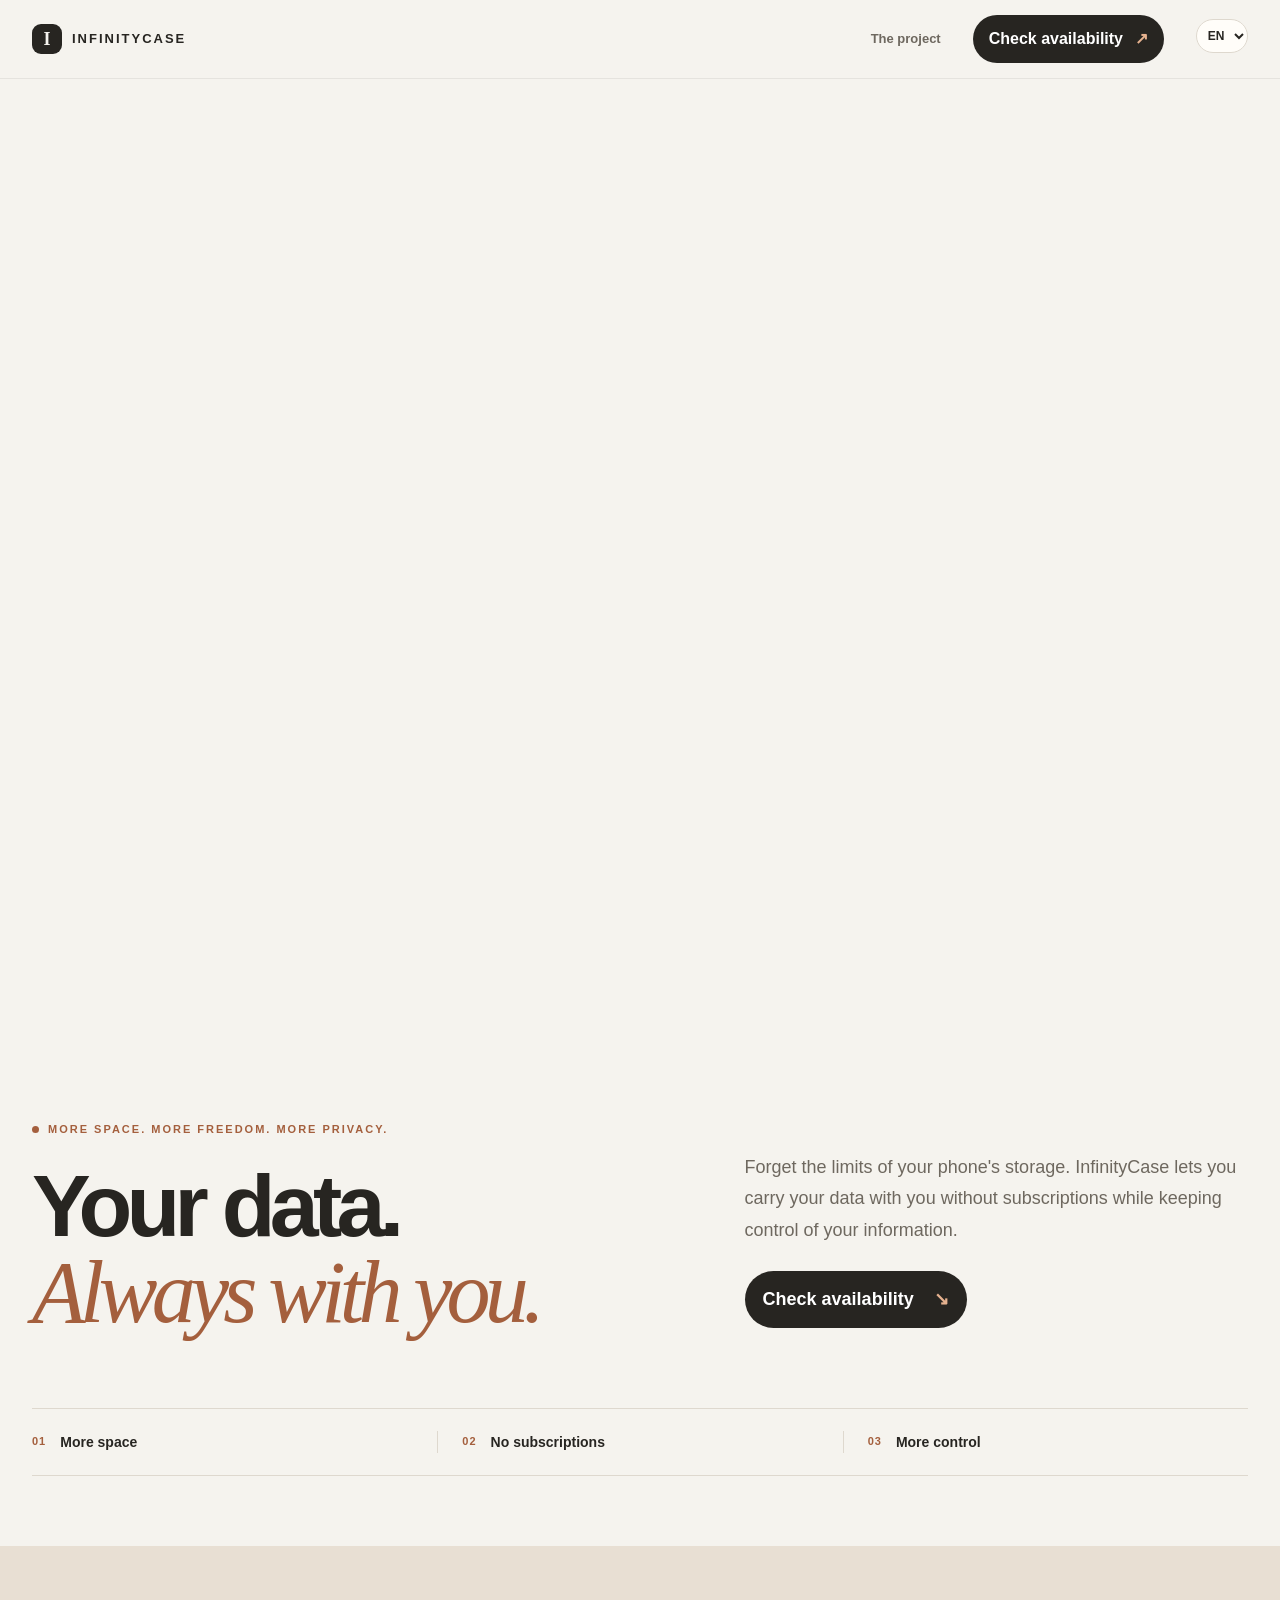
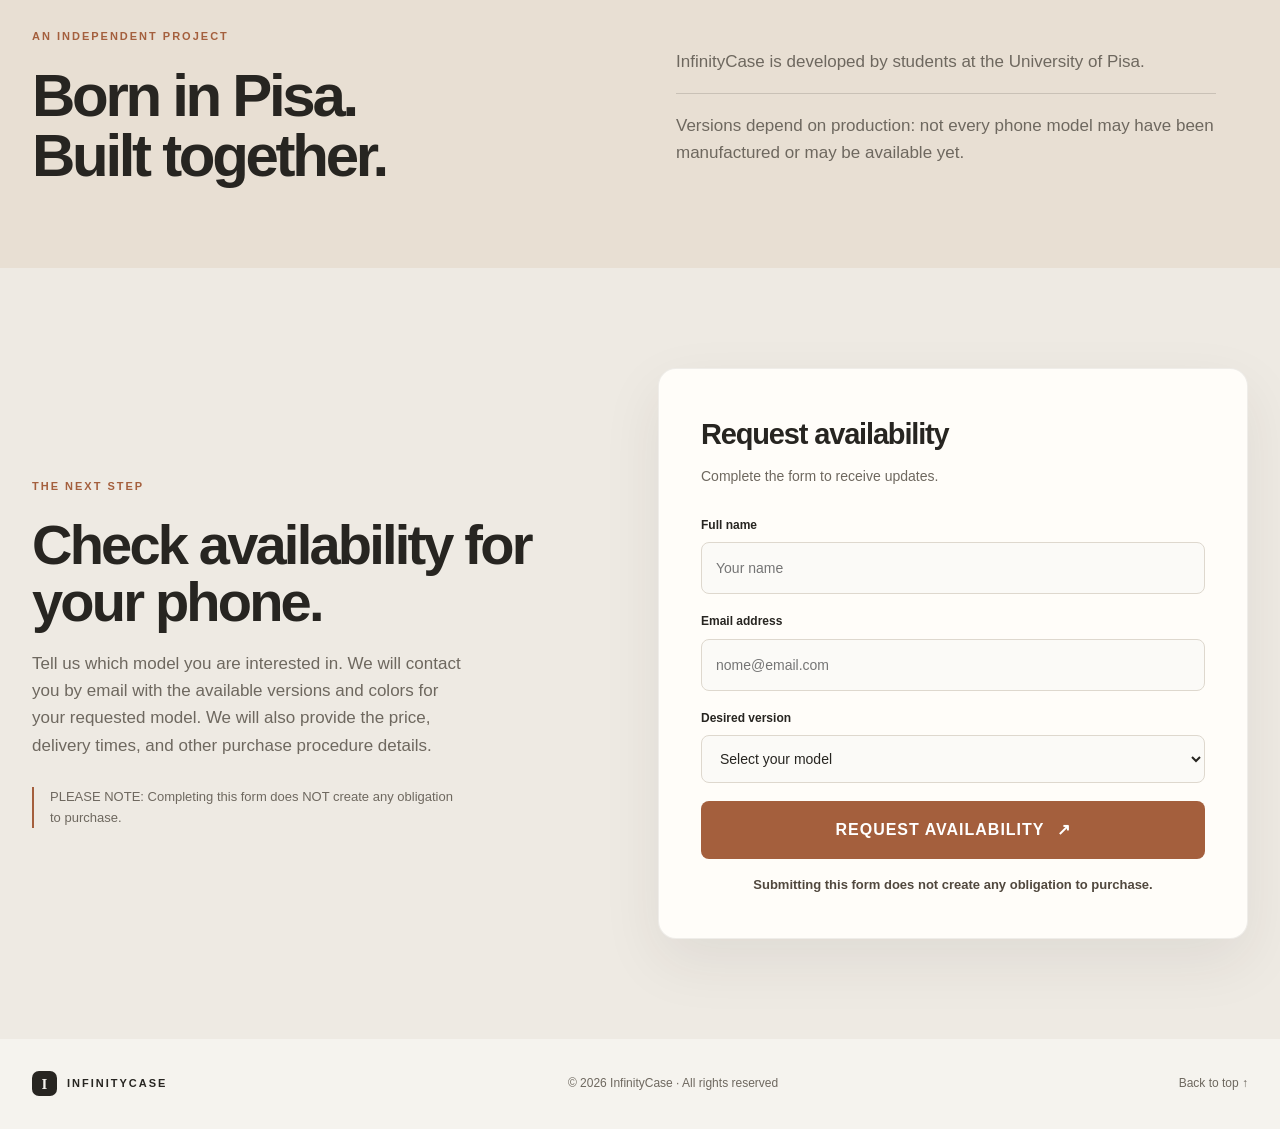
==== commit 6cd43d10: "Add files via upload" ====
--- a/index.html
+++ b/index.html
@@ -101,13 +101,13 @@
 
             <div class="field">
               <label for="nome" data-i18n="name_label">Nome e cognome</label>
-              <input id="nome" name="nome" type="text" autocomplete="name"
+              <input id="nome" type="text" autocomplete="name"
                      placeholder="Il tuo nome" data-i18n-placeholder="name_placeholder" required>
             </div>
 
             <div class="field">
               <label for="email" data-i18n="email_label">Indirizzo email</label>
-              <input id="email" name="email" type="email" autocomplete="email"
+              <input id="email" type="email" autocomplete="email"
                      placeholder="nome@email.com"
                      pattern="[^@\s]+@[^@\s]+\.[^@\s]+"
                      title="Inserisci un indirizzo email valido, ad esempio nome@dominio.it" data-i18n-title="email_title"
--- a/styles.css
+++ b/styles.css
@@ -64,7 +64,8 @@
   border-radius: 999px; background: var(--ink); color: white;
   transition: background .2s, transform .2s;
 }
-.nav-cta span { color: white; font-size: 16px; }
+.nav-cta span { color: #e6b28f; font-size: 16px; }
+.nav-cta > span:not([aria-hidden]) { color: white; }
 .nav-cta:hover { background: var(--accent-dark); transform: translateY(-1px); }
 
 .hero-image {
@@ -89,7 +90,8 @@
   padding: 14px 18px; border-radius: 999px; background: var(--ink); color: white;
   font-size: 13px; font-weight: 700; transition: background .2s, transform .2s;
 }
-.primary-link span { color: white; font-size: 18px; }
+.primary-link span { color: #e6b28f; font-size: 18px; }
+.primary-link > span:not([aria-hidden]) { color: white; }
 .primary-link:hover { background: var(--accent-dark); transform: translateY(-2px); }
 .feature-list {
   grid-column: 1 / -1; display: grid; grid-template-columns: repeat(3, 1fr);
@@ -98,7 +100,8 @@
 }
 .feature-list li { display: flex; align-items: center; gap: 14px; font-size: 14px; font-weight: 650; }
 .feature-list li + li { padding-left: 24px; border-left: 1px solid var(--line); }
-.feature-list li span { color: var(--accent); font-size: 11px; font-weight: 750; letter-spacing: 1px; }
+.feature-list li > span:first-child { color: var(--accent); font-size: 11px; font-weight: 750; letter-spacing: 1px; }
+.feature-list li > span:last-child:not(:first-child) { color: var(--ink); font-size: 14px; font-weight: 650; letter-spacing: normal; }
 
 .project-note { padding: 82px 32px; background: var(--sand); }
 .project-note-content {
